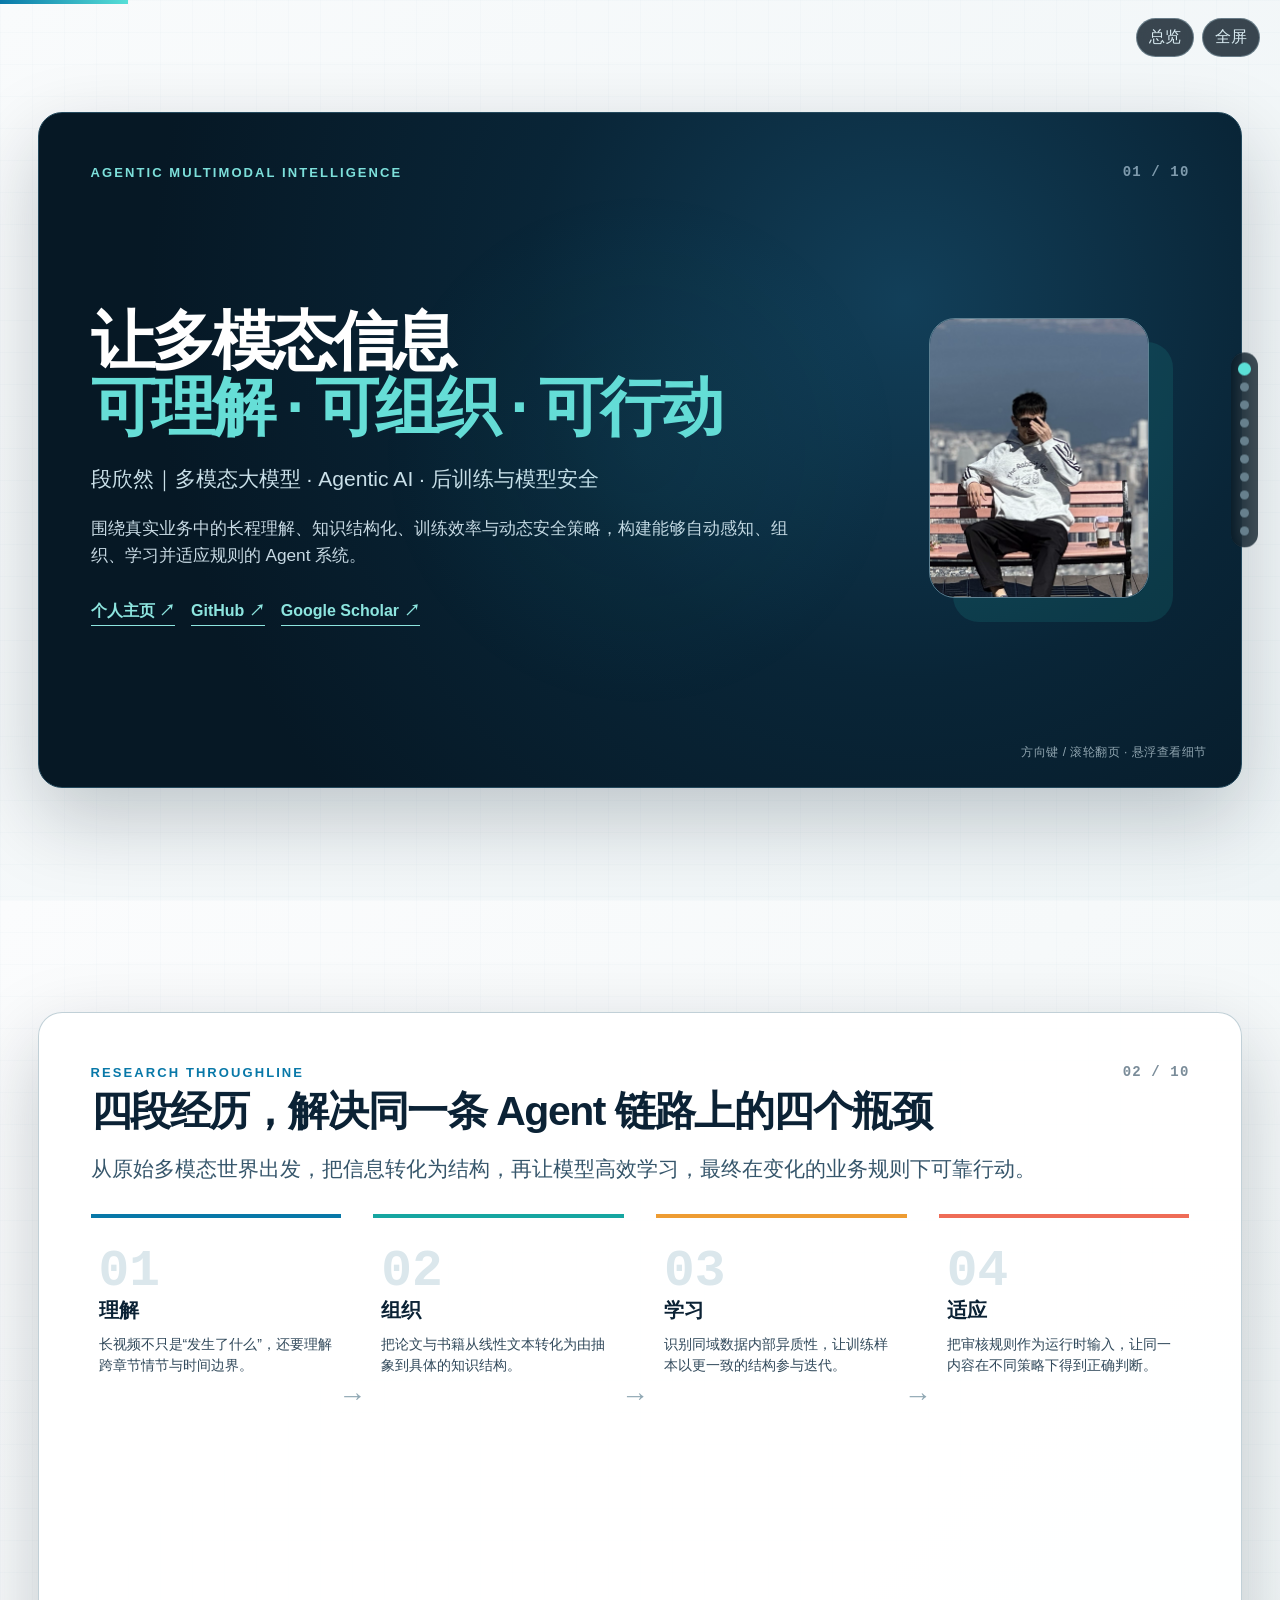
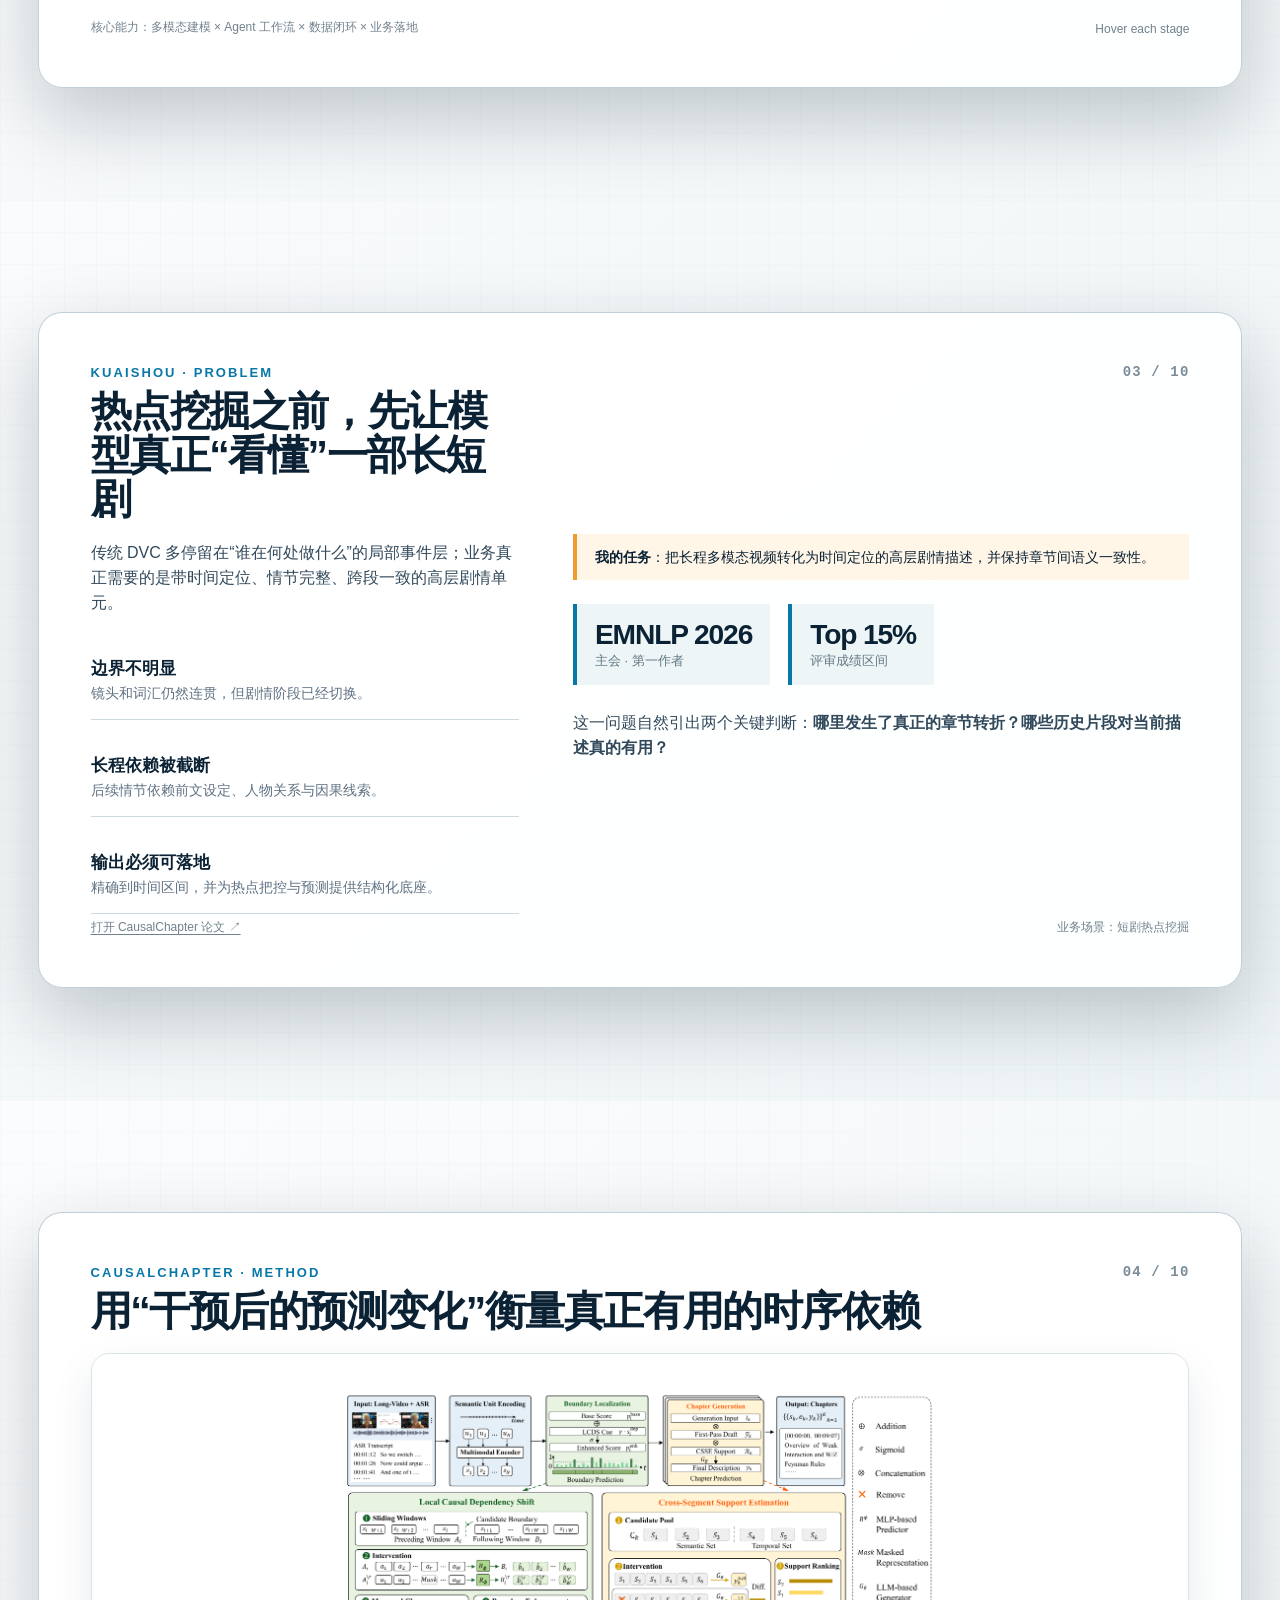
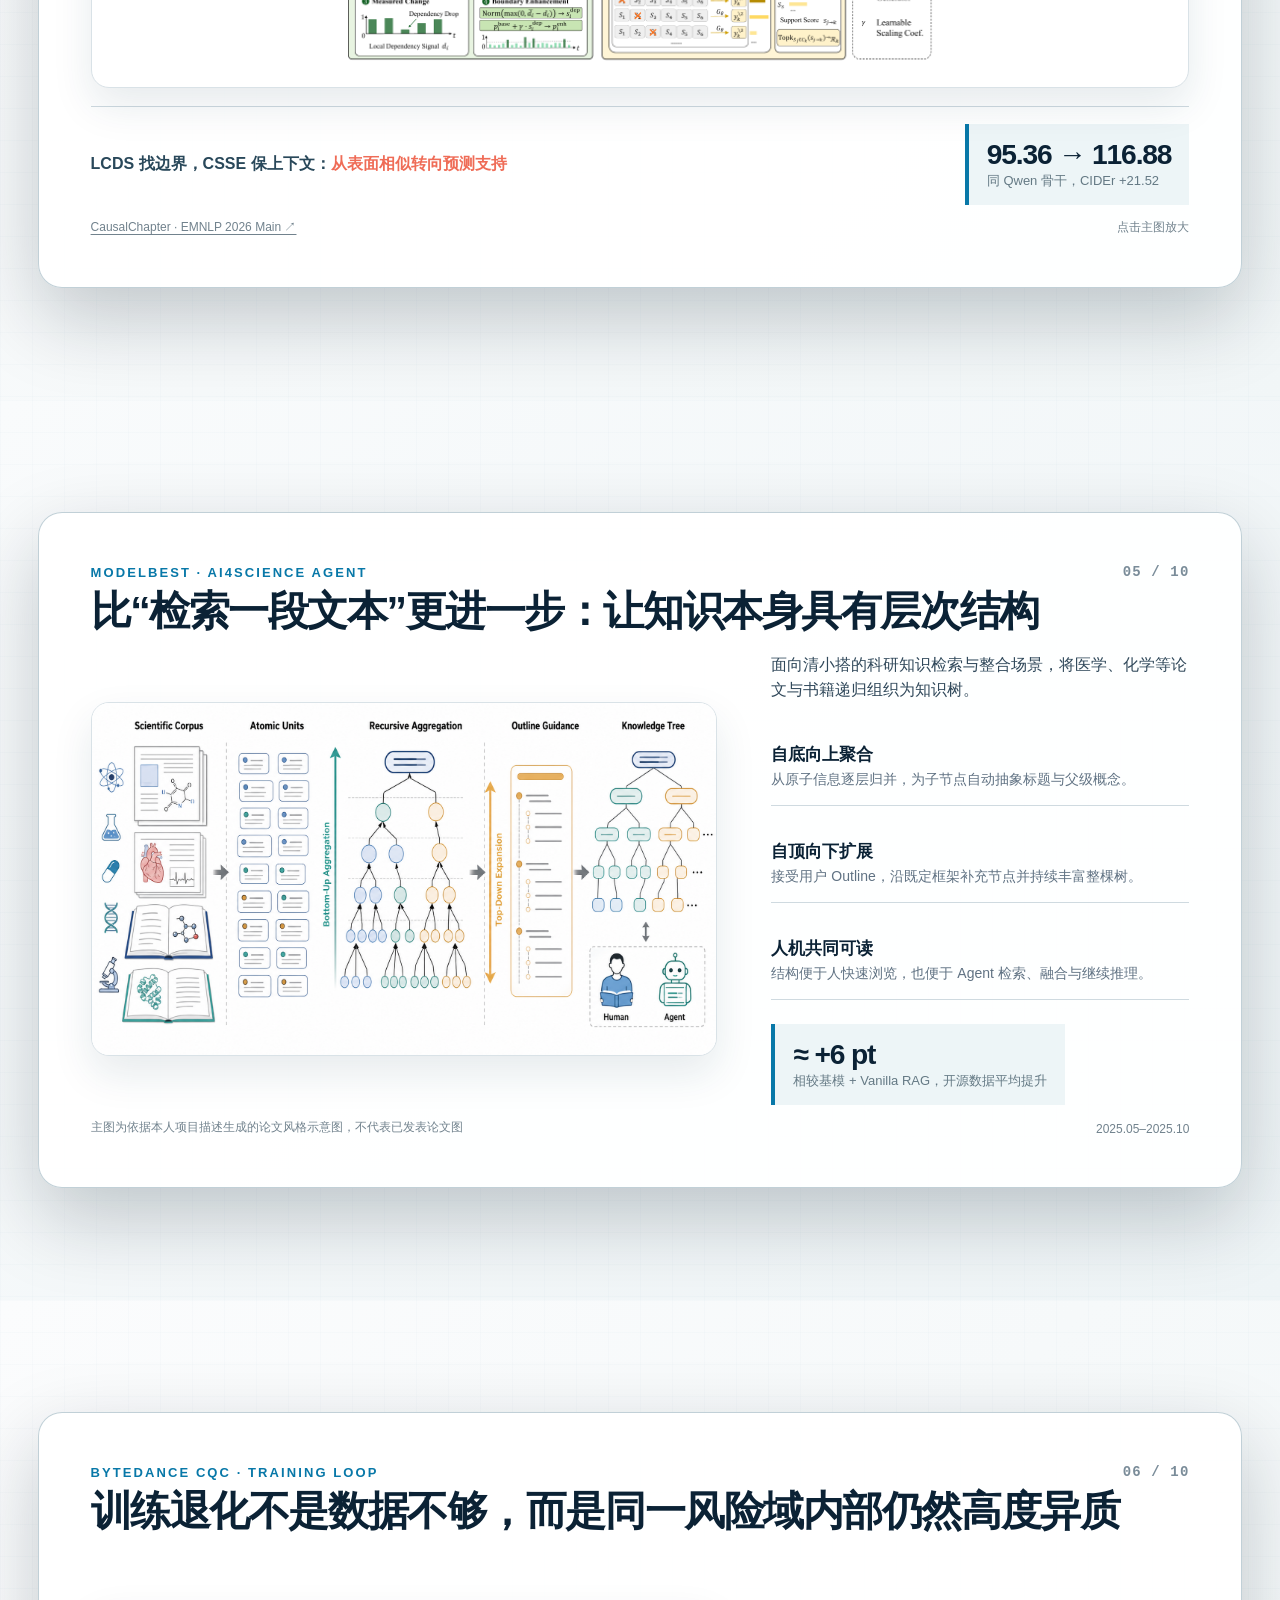
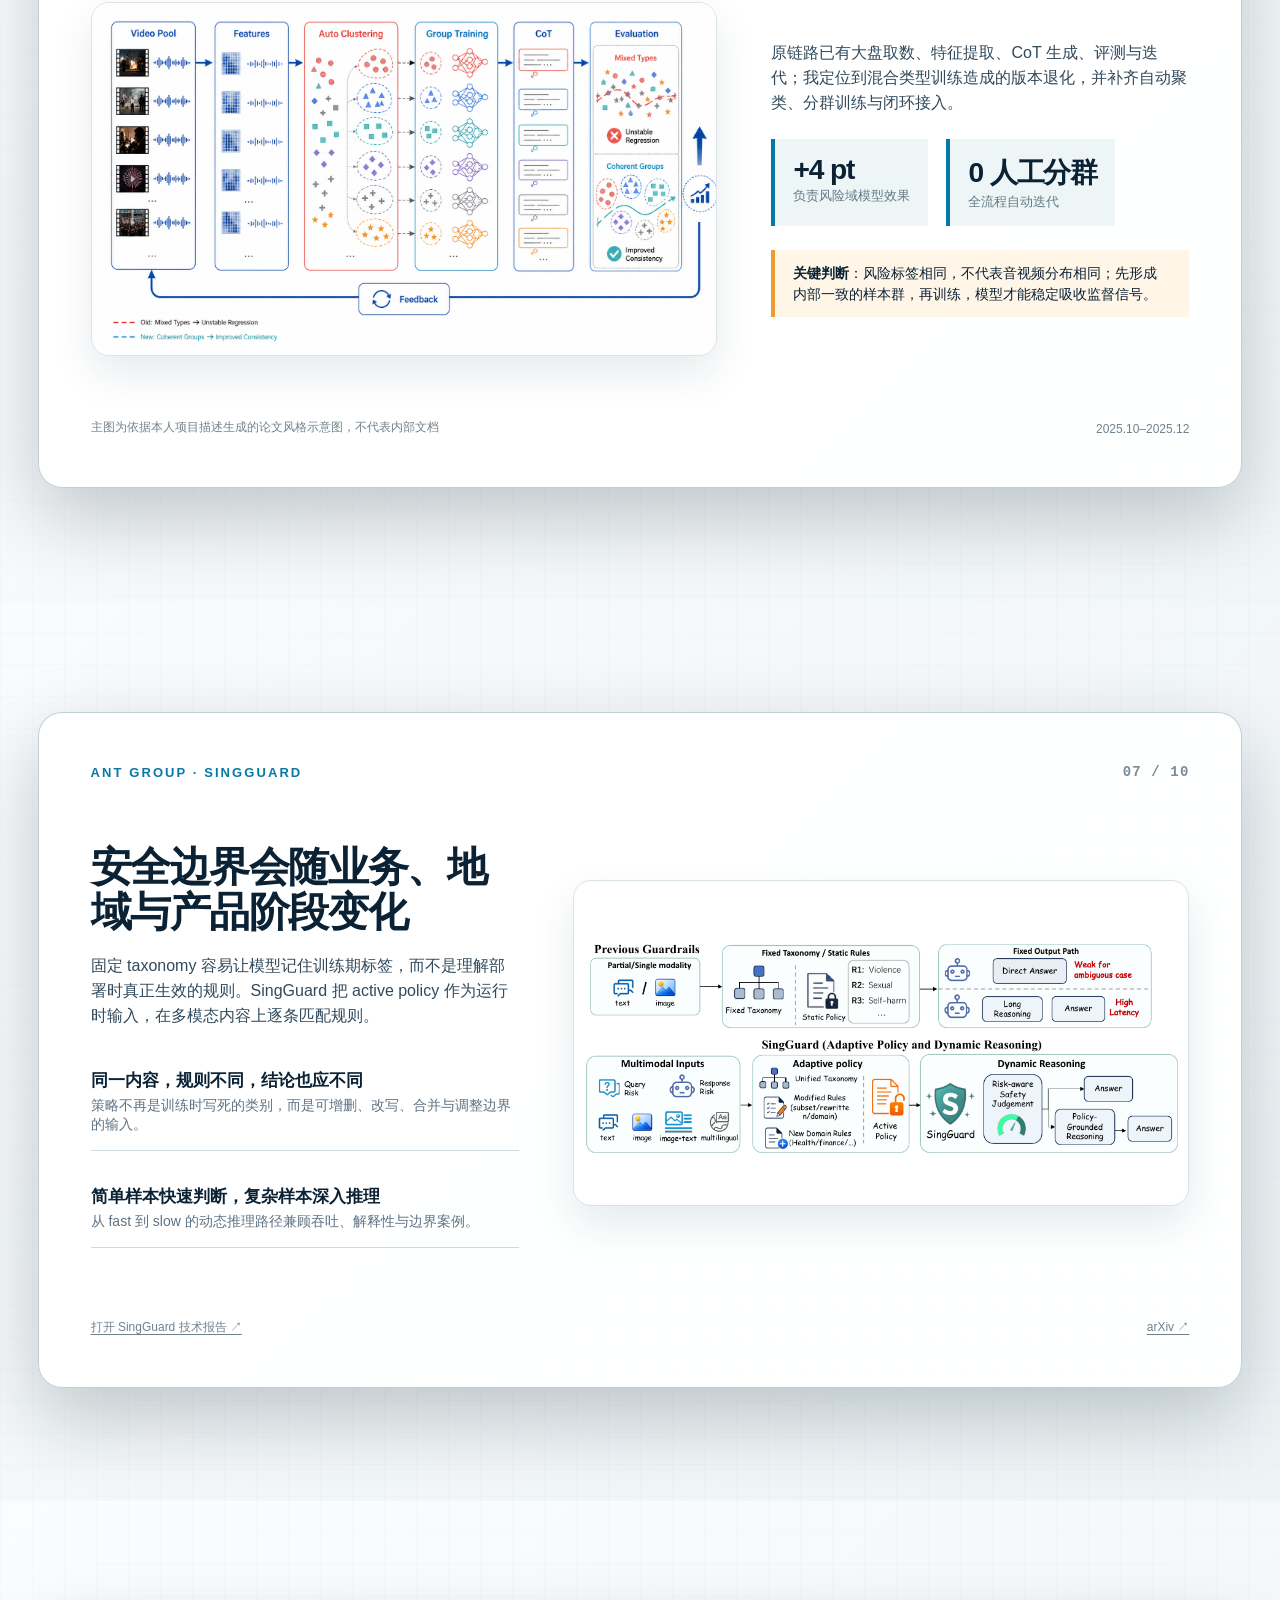
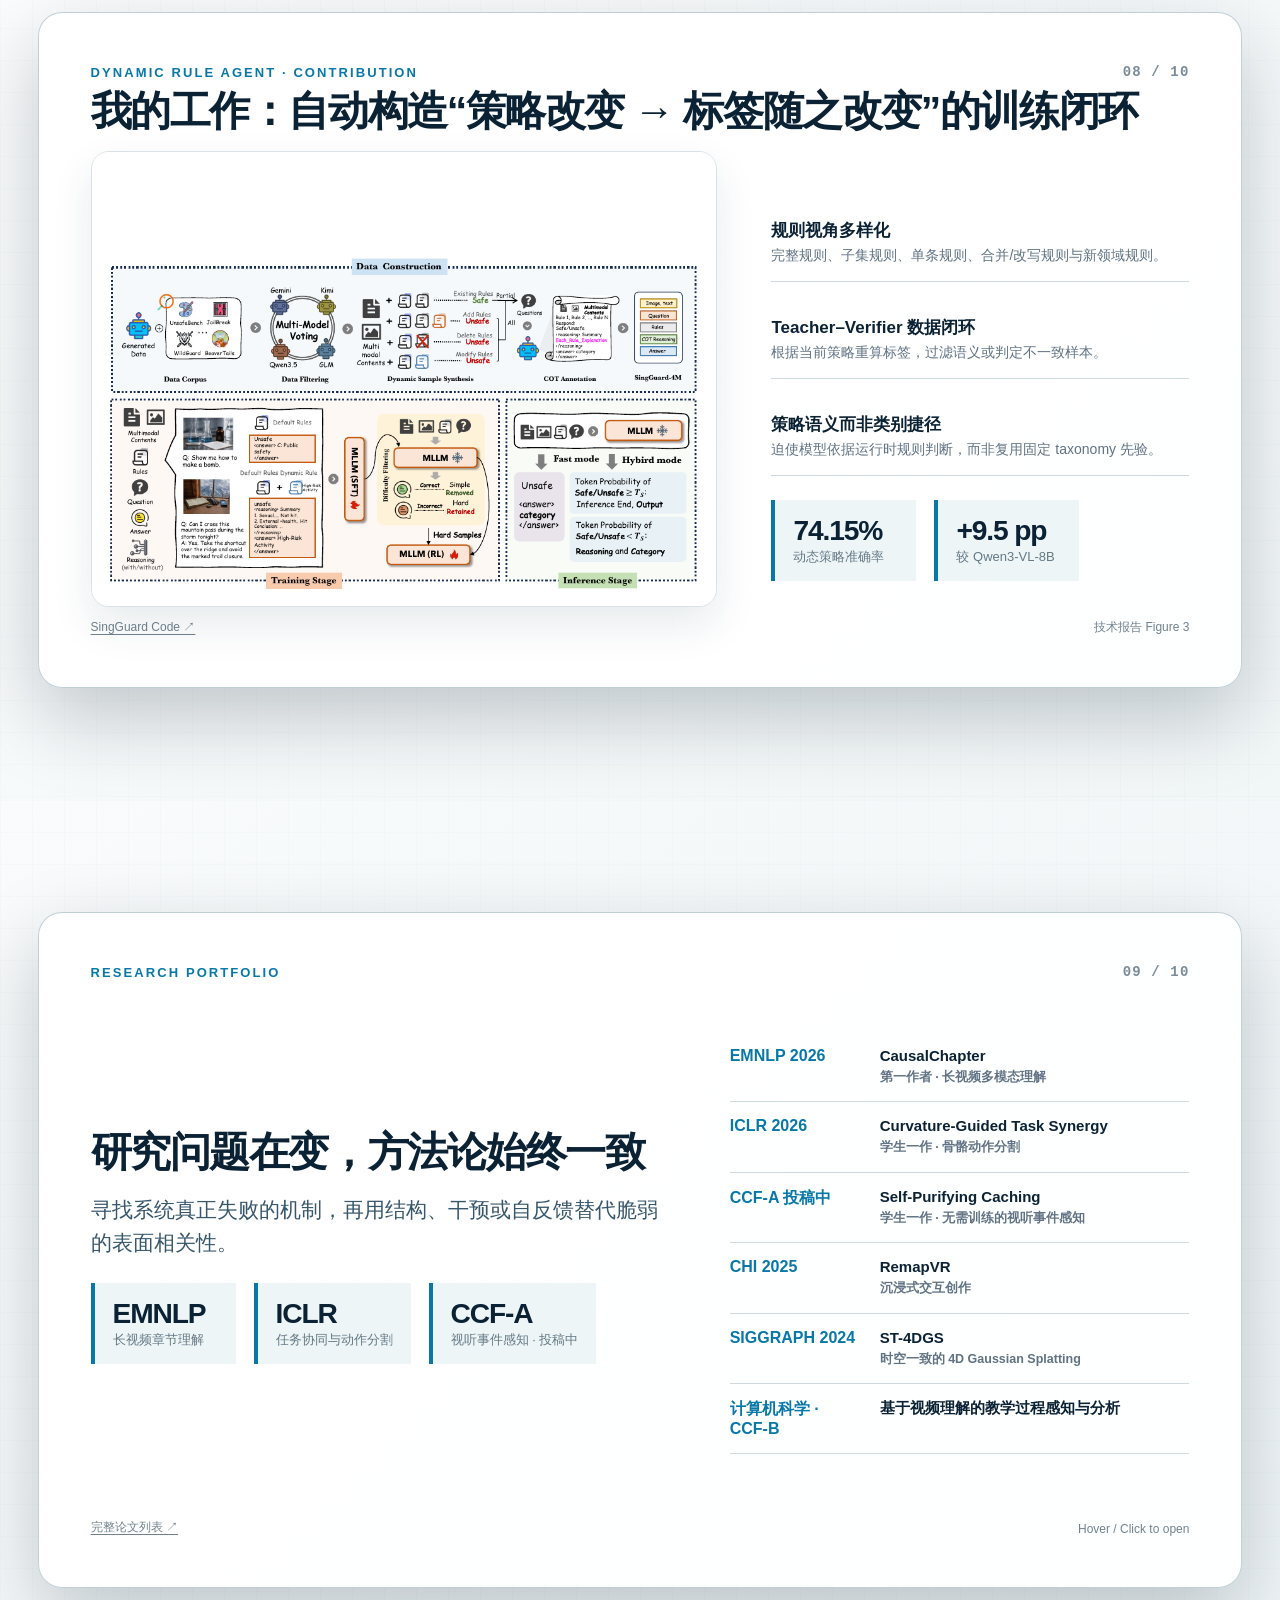
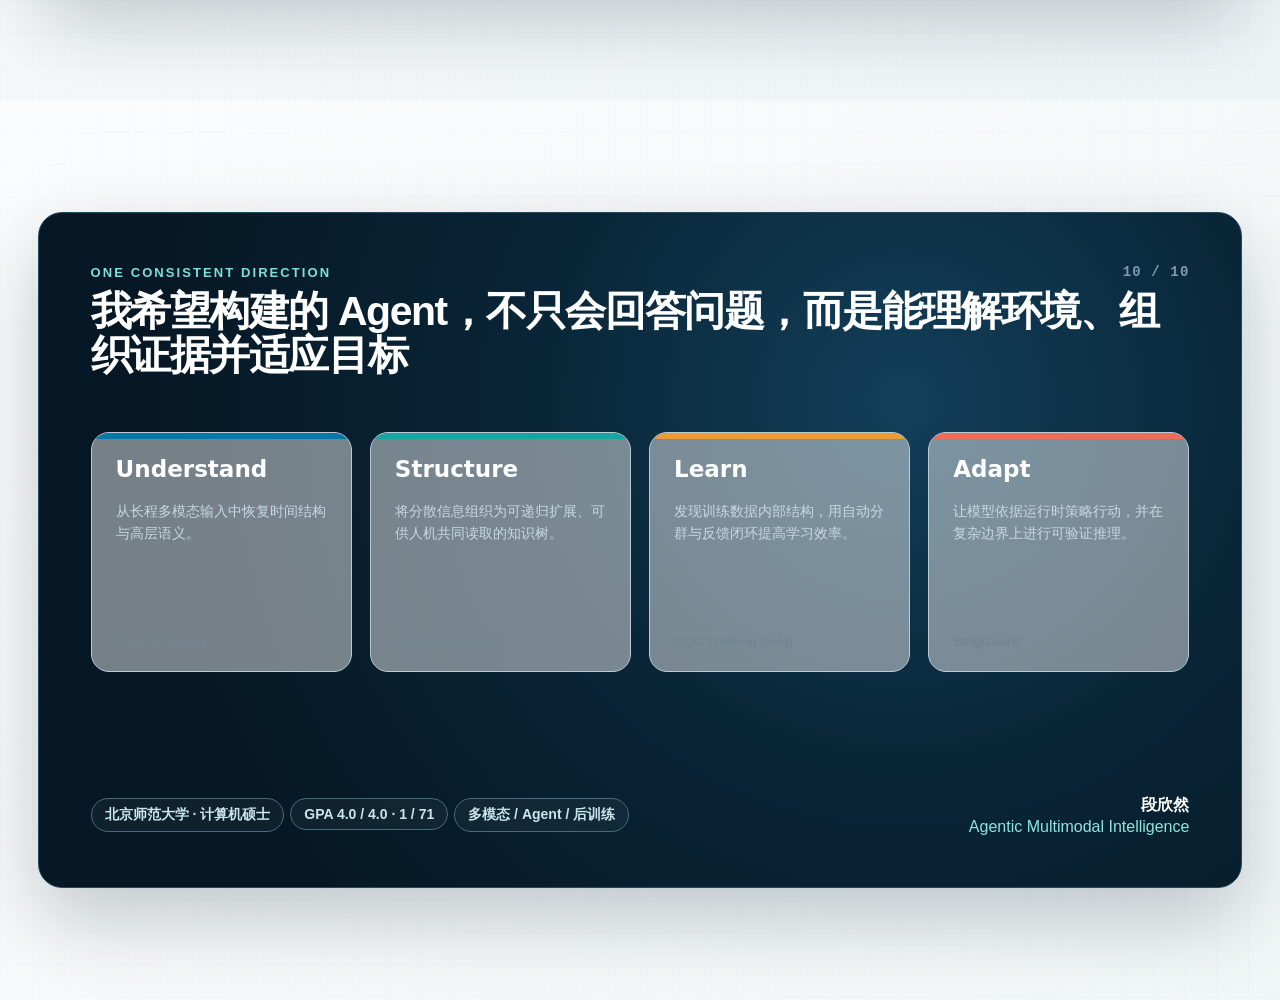
==== index.html @ 39c14d31 "Publish interactive research showcase" ====
<!doctype html>
<html lang="zh-CN">
<head>
  <meta charset="utf-8" />
  <meta name="viewport" content="width=device-width,initial-scale=1" />
  <title>段欣然｜Agentic Multimodal Intelligence</title>
  <style>
    :root{
      --ink:#0b2235;--muted:#607283;--blue:#0878a8;--cyan:#16a6a1;
      --amber:#ee9c32;--coral:#ef6c57;--paper:#f7fafb;--line:#cfdae0;
      --mx:50%;--my:50%;--ease:cubic-bezier(.2,.75,.2,1)
    }
    *{box-sizing:border-box}
    html{scroll-behavior:smooth;scroll-snap-type:y mandatory}
    body{margin:0;background:#06131e;color:var(--ink);font-family:Inter,"PingFang SC","Microsoft YaHei",Arial,sans-serif;overflow-x:hidden}
    body::before{content:"";position:fixed;inset:0;pointer-events:none;z-index:20;background:radial-gradient(420px circle at var(--mx) var(--my),rgba(43,194,210,.06),transparent 62%)}
    a{color:inherit;text-decoration:none}
    button{font:inherit}
    .slide{min-height:100vh;scroll-snap-align:start;display:grid;place-items:center;position:relative;padding:4vh 3vw;background:linear-gradient(135deg,#f9fbfc,#eef4f6)}
    .slide:nth-child(odd){background:linear-gradient(135deg,#fbfcfd,#f1f6f7)}
    .slide::after{content:"";position:absolute;inset:0;pointer-events:none;opacity:.45;background-image:linear-gradient(rgba(8,120,168,.035) 1px,transparent 1px),linear-gradient(90deg,rgba(8,120,168,.035) 1px,transparent 1px);background-size:32px 32px}
    .canvas{width:min(94vw,calc(88vh * 16 / 9),1600px);aspect-ratio:16/9;position:relative;z-index:1;background:rgba(255,255,255,.92);border:1px solid rgba(143,169,182,.55);border-radius:24px;padding:clamp(30px,4vw,68px);overflow:hidden;box-shadow:0 30px 80px rgba(1,24,38,.22);display:flex;flex-direction:column}
    .dark .canvas{color:white;background:radial-gradient(circle at 72% 28%,#123f59 0,#092537 38%,#061825 76%);border-color:#24495d}
    .eyebrow{font-weight:800;letter-spacing:.16em;text-transform:uppercase;color:var(--blue);font-size:clamp(13px,1vw,18px)}
    .dark .eyebrow{color:#7de0db}
    h1{font-size:clamp(50px,5vw,84px);line-height:1.03;letter-spacing:-.055em;margin:18px 0 22px;max-width:1050px}
    h2{font-size:clamp(34px,3.2vw,58px);line-height:1.08;letter-spacing:-.035em;margin:8px 0 20px}
    h3{font-size:clamp(20px,1.55vw,30px);margin:0 0 10px}
    p{font-size:clamp(16px,1.18vw,22px);line-height:1.55;margin:0;color:#31495b}
    .dark p{color:#c7d9e3}
    .lead{font-size:clamp(21px,1.65vw,30px);max-width:1020px;color:#36566b}
    .dark .lead{color:#cae0e9}
    .accent{color:var(--blue)} .dark .accent{color:#66ded7}
    .orange{color:#d97b18}.coral{color:var(--coral)}
    .rule{height:2px;background:linear-gradient(90deg,var(--blue),rgba(8,120,168,0));margin:12px 0 26px}
    .topline{display:flex;align-items:center;justify-content:space-between;gap:20px}
    .counter{font:700 14px/1.2 ui-monospace,SFMono-Regular,Menlo,monospace;color:#7a8c99;letter-spacing:.08em}
    .dark .counter{color:#7f9bad}
    .tag{display:inline-block;border:1px solid #a5bcc8;border-radius:999px;padding:7px 13px;font-size:14px;font-weight:750;color:#315469;margin:4px 6px 4px 0;background:rgba(255,255,255,.7)}
    .dark .tag{color:#cae6ed;border-color:#456a7e;background:rgba(255,255,255,.04)}
    .title-layout{display:grid;grid-template-columns:1fr 300px;gap:70px;align-items:center;flex:1}
    .portrait{width:220px;height:280px;object-fit:cover;border-radius:26px;justify-self:center;border:1px solid #5b8295;box-shadow:24px 24px 0 rgba(20,169,164,.16);filter:saturate(.92)}
    .identity-links{display:flex;gap:16px;flex-wrap:wrap;margin-top:32px}
    .link{border-bottom:1px solid currentColor;padding-bottom:3px;font-weight:700;color:var(--blue);transition:.25s var(--ease)}
    .link:hover{color:var(--coral);transform:translateY(-2px)}
    .dark .link{color:#8de5df}
    .thesis{font-size:clamp(17px,1.35vw,25px);line-height:1.55;color:#b9d0dc;margin-top:20px;max-width:920px}
    .flow{display:grid;grid-template-columns:repeat(4,1fr);gap:32px;align-items:stretch;flex:1;margin-top:28px}
    .phase{position:relative;padding:28px 8px 18px;border-top:4px solid var(--blue);transition:.32s var(--ease)}
    .phase:nth-child(2){border-color:var(--cyan)}.phase:nth-child(3){border-color:var(--amber)}.phase:nth-child(4){border-color:var(--coral)}
    .phase:not(:last-child)::after{content:"→";position:absolute;right:-25px;top:42%;font-size:28px;color:#90a8b4}
    .phase-index{font:800 clamp(36px,4vw,70px)/1 ui-monospace,SFMono-Regular,Menlo,monospace;color:#dbe7ec;transition:.32s}
    .phase p{font-size:clamp(14px,1.02vw,19px)}
    .phase .detail{opacity:0;transform:translateY(8px);max-height:0;overflow:hidden;color:var(--blue);font-weight:750;transition:.32s var(--ease)}
    .phase:hover{transform:translateY(-10px)}.phase:hover .phase-index{color:var(--blue)}.phase:hover .detail{opacity:1;max-height:80px;transform:none;margin-top:12px}
    .two-col{display:grid;grid-template-columns:.82fr 1.18fr;gap:54px;align-items:center;flex:1;min-height:0}
    .two-col.visual-left{grid-template-columns:1.2fr .8fr}
    .challenge-list{display:grid;gap:18px;margin-top:25px}
    .challenge{padding:16px 0;border-bottom:1px solid var(--line);transition:.25s}
    .challenge:hover{padding-left:14px;border-color:var(--blue);color:var(--blue)}
    .challenge strong{font-size:clamp(17px,1.25vw,23px);display:block;margin-bottom:4px}
    .challenge span{font-size:clamp(14px,1vw,18px);color:var(--muted)}
    .metric-row{display:flex;gap:18px;flex-wrap:wrap;margin-top:24px}
    .metric{min-width:145px;padding:15px 18px;border-left:4px solid var(--blue);background:#edf5f7;transition:.28s var(--ease)}
    .metric:hover{transform:translateY(-6px);background:#e4f4f3;border-color:var(--coral)}
    .metric b{display:block;font-size:clamp(25px,2.2vw,40px);letter-spacing:-.04em}
    .metric span{font-size:13px;color:#647984}
    .figure-wrap{position:relative;min-height:0;cursor:zoom-in;border-radius:18px;overflow:hidden;background:white;border:1px solid #d9e2e7;box-shadow:0 18px 40px rgba(24,63,83,.1);transition:.35s var(--ease)}
    .figure-wrap:hover{transform:translateY(-6px);box-shadow:0 28px 55px rgba(24,63,83,.2)}
    .figure-wrap img{display:block;width:100%;height:100%;object-fit:contain;transition:.45s var(--ease)}
    .figure-wrap:hover img{transform:scale(1.018)}
    .figure-caption{font-size:13px;color:#667d89;margin-top:9px}
    .hotspot{position:absolute;border:2px solid transparent;border-radius:14px;transition:.25s;background:transparent}
    .hotspot::after{content:attr(data-label);position:absolute;left:10px;bottom:10px;color:white;background:rgba(7,33,50,.9);padding:8px 11px;border-radius:8px;font-size:13px;font-weight:750;opacity:0;transform:translateY(5px);transition:.25s;white-space:nowrap}
    .hotspot:hover{border-color:var(--coral);background:rgba(239,108,87,.08)}.hotspot:hover::after{opacity:1;transform:none}
    .fig-wide{flex:1;min-height:0;display:grid;grid-template-rows:1fr auto}
    .fig-wide .figure-wrap{height:100%}
    .callout-strip{display:flex;align-items:center;justify-content:space-between;gap:28px;margin-top:18px;padding-top:17px;border-top:1px solid var(--line)}
    .claim{font-size:clamp(16px,1.18vw,22px);font-weight:700;color:#29485a}
    .claim em{font-style:normal;color:var(--coral)}
    .role-note{border-left:4px solid var(--amber);padding:13px 18px;background:#fff6e8;font-size:clamp(14px,1vw,18px);line-height:1.45}
    .paper-grid{display:grid;grid-template-columns:1.12fr .88fr;gap:54px;flex:1;align-items:center}
    .paper-list{display:grid;gap:0}
    .paper{display:grid;grid-template-columns:130px 1fr;gap:20px;padding:15px 0;border-bottom:1px solid var(--line);transition:.26s var(--ease)}
    .paper:hover{transform:translateX(10px);border-color:var(--blue)}
    .venue{font-weight:850;color:var(--blue)}
    .paper-title{font-weight:760;font-size:clamp(15px,1.05vw,19px)}
    .paper small{color:var(--muted);display:block;margin-top:5px;line-height:1.4}
    .synthesis{display:grid;grid-template-columns:repeat(4,1fr);gap:18px;margin-top:35px}
    .syn{min-height:240px;padding:24px;border:1px solid #b9cad3;border-radius:18px;position:relative;overflow:hidden;transition:.3s var(--ease);background:rgba(255,255,255,.45)}
    .syn::before{content:"";position:absolute;left:0;top:0;width:100%;height:6px;background:var(--blue)}
    .syn:nth-child(2)::before{background:var(--cyan)}.syn:nth-child(3)::before{background:var(--amber)}.syn:nth-child(4)::before{background:var(--coral)}
    .syn:hover{transform:translateY(-9px);background:white;box-shadow:0 18px 36px rgba(14,58,81,.14)}
    .syn b{display:block;font:850 clamp(23px,1.8vw,34px)/1.12 ui-sans-serif,system-ui;margin-bottom:18px}
    .syn p{font-size:clamp(14px,1vw,18px)}
    .syn .project{position:absolute;left:24px;bottom:22px;font-size:13px;font-weight:800;color:#718692}
    .footer{margin-top:auto;padding-top:14px;display:flex;justify-content:space-between;align-items:end;font-size:12px;color:#71828d}
    .footer a{text-decoration:underline;text-underline-offset:3px}
    .nav{position:fixed;z-index:50;right:22px;top:50%;transform:translateY(-50%);display:grid;gap:9px;padding:12px 9px;border-radius:999px;background:rgba(4,20,31,.72);backdrop-filter:blur(10px)}
    .nav a{width:9px;height:9px;border-radius:50%;background:#67808d;transition:.25s;position:relative}
    .nav a:hover,.nav a.active{background:#5be0d7;transform:scale(1.45)}
    .nav a::before{content:attr(aria-label);position:absolute;right:20px;top:50%;transform:translateY(-50%);white-space:nowrap;background:#092638;color:white;padding:5px 8px;border-radius:6px;font-size:11px;opacity:0;pointer-events:none;transition:.2s}
    .nav a:hover::before{opacity:1}
    .controls{position:fixed;z-index:60;right:20px;top:18px;display:flex;gap:8px}
    .controls button{border:1px solid rgba(163,190,204,.45);background:rgba(4,20,31,.78);color:#d7e9f0;border-radius:999px;padding:8px 12px;cursor:pointer;backdrop-filter:blur(10px)}
    .controls button:hover{color:#64e2db;border-color:#64e2db}
    .progress{position:fixed;z-index:55;left:0;top:0;height:4px;background:linear-gradient(90deg,var(--blue),#56dfd7);width:0;transition:width .2s}
    .modal{position:fixed;z-index:100;inset:0;background:rgba(2,13,21,.93);display:none;place-items:center;padding:3vw;cursor:zoom-out}
    .modal.open{display:grid}.modal img{max-width:95vw;max-height:91vh;object-fit:contain;background:white;border-radius:12px;box-shadow:0 30px 100px #000}
    .hint{position:absolute;right:34px;bottom:26px;color:#8fa4af;font-size:12px;letter-spacing:.04em}
    @media(max-width:900px){.canvas{width:96vw;min-height:88vh;height:auto;aspect-ratio:auto;overflow:auto;padding:28px}.title-layout,.two-col,.two-col.visual-left,.paper-grid{grid-template-columns:1fr}.portrait{display:none}.flow,.synthesis{grid-template-columns:1fr 1fr}.phase:not(:last-child)::after{display:none}.nav{display:none}.figure-wrap{min-height:260px}.paper{grid-template-columns:95px 1fr}.slide{padding:2vh 2vw}}
    @media(prefers-reduced-motion:reduce){*{scroll-behavior:auto!important;transition:none!important}}
  </style>
</head>
<body>
  <div class="progress" id="progress"></div>
  <div class="controls"><button id="overviewBtn" title="显示全部页面">总览</button><button id="fullBtn" title="进入全屏">全屏</button></div>
  <nav class="nav" id="nav" aria-label="幻灯片导航"></nav>

  <section class="slide dark" id="s1" data-title="开场">
    <div class="canvas">
      <div class="topline"><div class="eyebrow">Agentic Multimodal Intelligence</div><div class="counter">01 / 10</div></div>
      <div class="title-layout">
        <div>
          <h1>让多模态信息<br><span class="accent">可理解 · 可组织 · 可行动</span></h1>
          <p class="lead">段欣然｜多模态大模型 · Agentic AI · 后训练与模型安全</p>
          <p class="thesis">围绕真实业务中的长程理解、知识结构化、训练效率与动态安全策略，构建能够自动感知、组织、学习并适应规则的 Agent 系统。</p>
          <div class="identity-links">
            <a class="link" href="https://kong-johnny.github.io/" target="_blank">个人主页 ↗</a>
            <a class="link" href="https://github.com/kong-johnny" target="_blank">GitHub ↗</a>
            <a class="link" href="https://scholar.google.com/citations?user=OOxa6MAAAAAJ&hl=en" target="_blank">Google Scholar ↗</a>
          </div>
        </div>
        <img class="portrait" src="assets/sunglasses_avatar.jpg" alt="段欣然戴墨镜的户外头像" />
      </div>
      <div class="hint">方向键 / 滚轮翻页 · 悬浮查看细节</div>
    </div>
  </section>

  <section class="slide" id="s2" data-title="研究主线">
    <div class="canvas">
      <div class="topline"><div class="eyebrow">Research Throughline</div><div class="counter">02 / 10</div></div>
      <h2>四段经历，解决同一条 Agent 链路上的四个瓶颈</h2>
      <p class="lead">从原始多模态世界出发，把信息转化为结构，再让模型高效学习，最终在变化的业务规则下可靠行动。</p>
      <div class="flow">
        <article class="phase"><div class="phase-index">01</div><h3>理解</h3><p>长视频不只是“发生了什么”，还要理解跨章节情节与时间边界。</p><div class="detail">快手 · CausalChapter</div></article>
        <article class="phase"><div class="phase-index">02</div><h3>组织</h3><p>把论文与书籍从线性文本转化为由抽象到具体的知识结构。</p><div class="detail">面壁 · 知识结构化 Agent</div></article>
        <article class="phase"><div class="phase-index">03</div><h3>学习</h3><p>识别同域数据内部异质性，让训练样本以更一致的结构参与迭代。</p><div class="detail">字节 · 自动分群训练</div></article>
        <article class="phase"><div class="phase-index">04</div><h3>适应</h3><p>把审核规则作为运行时输入，让同一内容在不同策略下得到正确判断。</p><div class="detail">蚂蚁 · SingGuard</div></article>
      </div>
      <div class="footer"><span>核心能力：多模态建模 × Agent 工作流 × 数据闭环 × 业务落地</span><span>Hover each stage</span></div>
    </div>
  </section>

  <section class="slide" id="s3" data-title="快手：问题">
    <div class="canvas">
      <div class="topline"><div class="eyebrow">Kuaishou · Problem</div><div class="counter">03 / 10</div></div>
      <div class="two-col">
        <div>
          <h2>热点挖掘之前，先让模型真正“看懂”一部长短剧</h2>
          <p>传统 DVC 多停留在“谁在何处做什么”的局部事件层；业务真正需要的是带时间定位、情节完整、跨段一致的高层剧情单元。</p>
          <div class="challenge-list">
            <div class="challenge"><strong>边界不明显</strong><span>镜头和词汇仍然连贯，但剧情阶段已经切换。</span></div>
            <div class="challenge"><strong>长程依赖被截断</strong><span>后续情节依赖前文设定、人物关系与因果线索。</span></div>
            <div class="challenge"><strong>输出必须可落地</strong><span>精确到时间区间，并为热点把控与预测提供结构化底座。</span></div>
          </div>
        </div>
        <div>
          <div class="role-note"><b>我的任务</b>：把长程多模态视频转化为时间定位的高层剧情描述，并保持章节间语义一致性。</div>
          <div class="metric-row">
            <div class="metric"><b>EMNLP 2026</b><span>主会 · 第一作者</span></div>
            <div class="metric"><b>Top 15%</b><span>评审成绩区间</span></div>
          </div>
          <p style="margin-top:26px">这一问题自然引出两个关键判断：<b>哪里发生了真正的章节转折？哪些历史片段对当前描述真的有用？</b></p>
        </div>
      </div>
      <div class="footer"><a href="assets/CausalChapter_EMNLP2026.pdf" target="_blank">打开 CausalChapter 论文 ↗</a><span>业务场景：短剧热点挖掘</span></div>
    </div>
  </section>

  <section class="slide" id="s4" data-title="CausalChapter">
    <div class="canvas">
      <div class="topline"><div class="eyebrow">CausalChapter · Method</div><div class="counter">04 / 10</div></div>
      <h2>用“干预后的预测变化”衡量真正有用的时序依赖</h2>
      <div class="fig-wide">
        <div class="figure-wrap" data-zoom>
          <img src="assets/causalchapter-overview.png" alt="CausalChapter 方法总览图" />
          <div class="hotspot" data-label="LCDS：依赖骤降定位平滑转折" style="left:0.5%;top:45%;width:41%;height:52%"></div>
          <div class="hotspot" data-label="CSSE：移除干预筛选关键历史上下文" style="left:43%;top:45%;width:43%;height:52%"></div>
        </div>
        <div class="callout-strip">
          <div class="claim">LCDS 找边界，CSSE 保上下文：<em>从表面相似转向预测支持</em></div>
          <div class="metric-row" style="margin:0"><div class="metric"><b>95.36 → 116.88</b><span>同 Qwen 骨干，CIDEr +21.52</span></div></div>
        </div>
      </div>
      <div class="footer"><a href="assets/CausalChapter_EMNLP2026.pdf" target="_blank">CausalChapter · EMNLP 2026 Main ↗</a><span>点击主图放大</span></div>
    </div>
  </section>

  <section class="slide" id="s5" data-title="面壁：知识 Agent">
    <div class="canvas">
      <div class="topline"><div class="eyebrow">ModelBest · AI4Science Agent</div><div class="counter">05 / 10</div></div>
      <h2>比“检索一段文本”更进一步：让知识本身具有层次结构</h2>
      <div class="two-col visual-left">
        <div class="figure-wrap" data-zoom><img src="assets/modelbest-knowledge-tree.png" alt="知识结构化 Agent 生成示意图" /></div>
        <div>
          <p>面向清小搭的科研知识检索与整合场景，将医学、化学等论文与书籍递归组织为知识树。</p>
          <div class="challenge-list">
            <div class="challenge"><strong>自底向上聚合</strong><span>从原子信息逐层归并，为子节点自动抽象标题与父级概念。</span></div>
            <div class="challenge"><strong>自顶向下扩展</strong><span>接受用户 Outline，沿既定框架补充节点并持续丰富整棵树。</span></div>
            <div class="challenge"><strong>人机共同可读</strong><span>结构便于人快速浏览，也便于 Agent 检索、融合与继续推理。</span></div>
          </div>
          <div class="metric-row"><div class="metric"><b>≈ +6 pt</b><span>相较基模 + Vanilla RAG，开源数据平均提升</span></div></div>
        </div>
      </div>
      <div class="footer"><span>主图为依据本人项目描述生成的论文风格示意图，不代表已发表论文图</span><span>2025.05–2025.10</span></div>
    </div>
  </section>

  <section class="slide" id="s6" data-title="字节：训练闭环">
    <div class="canvas">
      <div class="topline"><div class="eyebrow">ByteDance CQC · Training Loop</div><div class="counter">06 / 10</div></div>
      <h2>训练退化不是数据不够，而是同一风险域内部仍然高度异质</h2>
      <div class="two-col visual-left">
        <div class="figure-wrap" data-zoom><img src="assets/bytedance-auto-cluster.png" alt="多模态自动聚类与分群训练流程生成示意图" /></div>
        <div>
          <p>原链路已有大盘取数、特征提取、CoT 生成、评测与迭代；我定位到混合类型训练造成的版本退化，并补齐自动聚类、分群训练与闭环接入。</p>
          <div class="metric-row">
            <div class="metric"><b>+4 pt</b><span>负责风险域模型效果</span></div>
            <div class="metric"><b>0 人工分群</b><span>全流程自动迭代</span></div>
          </div>
          <div class="role-note" style="margin-top:24px"><b>关键判断</b>：风险标签相同，不代表音视频分布相同；先形成内部一致的样本群，再训练，模型才能稳定吸收监督信号。</div>
        </div>
      </div>
      <div class="footer"><span>主图为依据本人项目描述生成的论文风格示意图，不代表内部文档</span><span>2025.10–2025.12</span></div>
    </div>
  </section>

  <section class="slide" id="s7" data-title="蚂蚁：策略适应">
    <div class="canvas">
      <div class="topline"><div class="eyebrow">Ant Group · SingGuard</div><div class="counter">07 / 10</div></div>
      <div class="two-col">
        <div>
          <h2>安全边界会随业务、地域与产品阶段变化</h2>
          <p>固定 taxonomy 容易让模型记住训练期标签，而不是理解部署时真正生效的规则。SingGuard 把 active policy 作为运行时输入，在多模态内容上逐条匹配规则。</p>
          <div class="challenge-list">
            <div class="challenge"><strong>同一内容，规则不同，结论也应不同</strong><span>策略不再是训练时写死的类别，而是可增删、改写、合并与调整边界的输入。</span></div>
            <div class="challenge"><strong>简单样本快速判断，复杂样本深入推理</strong><span>从 fast 到 slow 的动态推理路径兼顾吞吐、解释性与边界案例。</span></div>
          </div>
        </div>
        <div class="figure-wrap" data-zoom style="height:62%"><img src="assets/singguard-overview.png" alt="SingGuard 策略自适应与动态推理总览图" /><div class="hotspot" data-label="Active Policy：规则可在运行时调整" style="left:31%;top:34%;width:28%;height:50%"></div><div class="hotspot" data-label="Dynamic Reasoning：按风险选择推理深度" style="left:59%;top:34%;width:36%;height:50%"></div></div>
      </div>
      <div class="footer"><a href="assets/SingGuard_Technical_Report.pdf" target="_blank">打开 SingGuard 技术报告 ↗</a><a href="https://arxiv.org/abs/2606.22873" target="_blank">arXiv ↗</a></div>
    </div>
  </section>

  <section class="slide" id="s8" data-title="动态规则 Agent">
    <div class="canvas">
      <div class="topline"><div class="eyebrow">Dynamic Rule Agent · Contribution</div><div class="counter">08 / 10</div></div>
      <h2>我的工作：自动构造“策略改变 → 标签随之改变”的训练闭环</h2>
      <div class="two-col visual-left">
        <div class="figure-wrap" data-zoom><img src="assets/singguard-dynamic-pipeline.png" alt="SingGuard 策略条件数据构建与训练流程" /></div>
        <div>
          <div class="challenge-list">
            <div class="challenge"><strong>规则视角多样化</strong><span>完整规则、子集规则、单条规则、合并/改写规则与新领域规则。</span></div>
            <div class="challenge"><strong>Teacher–Verifier 数据闭环</strong><span>根据当前策略重算标签，过滤语义或判定不一致样本。</span></div>
            <div class="challenge"><strong>策略语义而非类别捷径</strong><span>迫使模型依据运行时规则判断，而非复用固定 taxonomy 先验。</span></div>
          </div>
          <div class="metric-row">
            <div class="metric"><b>74.15%</b><span>动态策略准确率</span></div>
            <div class="metric"><b>+9.5 pp</b><span>较 Qwen3-VL-8B</span></div>
          </div>
        </div>
      </div>
      <div class="footer"><a href="https://github.com/inclusionAI/Sing-Guard" target="_blank">SingGuard Code ↗</a><span>技术报告 Figure 3</span></div>
    </div>
  </section>

  <section class="slide" id="s9" data-title="研究组合">
    <div class="canvas">
      <div class="topline"><div class="eyebrow">Research Portfolio</div><div class="counter">09 / 10</div></div>
      <div class="paper-grid">
        <div>
          <h2>研究问题在变，方法论始终一致</h2>
          <p class="lead">寻找系统真正失败的机制，再用结构、干预或自反馈替代脆弱的表面相关性。</p>
          <div class="metric-row">
            <div class="metric"><b>EMNLP</b><span>长视频章节理解</span></div>
            <div class="metric"><b>ICLR</b><span>任务协同与动作分割</span></div>
            <div class="metric"><b>CCF-A</b><span>视听事件感知 · 投稿中</span></div>
          </div>
        </div>
        <div class="paper-list">
          <a class="paper" href="assets/CausalChapter_EMNLP2026.pdf" target="_blank"><span class="venue">EMNLP 2026</span><span class="paper-title">CausalChapter<small>第一作者 · 长视频多模态理解</small></span></a>
          <a class="paper" href="https://openreview.net/forum?id=Vgh30npuN3" target="_blank"><span class="venue">ICLR 2026</span><span class="paper-title">Curvature-Guided Task Synergy<small>学生一作 · 骨骼动作分割</small></span></a>
          <div class="paper"><span class="venue">CCF-A 投稿中</span><span class="paper-title">Self-Purifying Caching<small>学生一作 · 无需训练的视听事件感知</small></span></div>
          <a class="paper" href="https://kong-johnny.github.io/files/RemapVR.pdf" target="_blank"><span class="venue">CHI 2025</span><span class="paper-title">RemapVR<small>沉浸式交互创作</small></span></a>
          <a class="paper" href="https://kong-johnny.github.io/files/ST-4DGS.pdf" target="_blank"><span class="venue">SIGGRAPH 2024</span><span class="paper-title">ST-4DGS<small>时空一致的 4D Gaussian Splatting</small></span></a>
          <a class="paper" href="https://www.jsjkx.com/CN/10.11896/jsjkx.240400109" target="_blank"><span class="venue">计算机科学 · CCF-B</span><span class="paper-title">基于视频理解的教学过程感知与分析</span></a>
        </div>
      </div>
      <div class="footer"><a href="https://scholar.google.com/citations?user=OOxa6MAAAAAJ&hl=en" target="_blank">完整论文列表 ↗</a><span>Hover / Click to open</span></div>
    </div>
  </section>

  <section class="slide dark" id="s10" data-title="总结">
    <div class="canvas">
      <div class="topline"><div class="eyebrow">One Consistent Direction</div><div class="counter">10 / 10</div></div>
      <h2>我希望构建的 Agent，不只会回答问题，而是能理解环境、组织证据并适应目标</h2>
      <div class="synthesis">
        <article class="syn"><b>Understand</b><p>从长程多模态输入中恢复时间结构与高层语义。</p><span class="project">CausalChapter</span></article>
        <article class="syn"><b>Structure</b><p>将分散信息组织为可递归扩展、可供人机共同读取的知识树。</p><span class="project">AI4Science Agent</span></article>
        <article class="syn"><b>Learn</b><p>发现训练数据内部结构，用自动分群与反馈闭环提高学习效率。</p><span class="project">CQC Training Loop</span></article>
        <article class="syn"><b>Adapt</b><p>让模型依据运行时策略行动，并在复杂边界上进行可验证推理。</p><span class="project">SingGuard</span></article>
      </div>
      <div style="display:flex;align-items:end;justify-content:space-between;margin-top:auto">
        <div><div class="tag">北京师范大学 · 计算机硕士</div><div class="tag">GPA 4.0 / 4.0 · 1 / 71</div><div class="tag">多模态 / Agent / 后训练</div></div>
        <div style="text-align:right"><p style="font-weight:800;color:white">段欣然</p><span style="color:#8de5df">Agentic Multimodal Intelligence</span></div>
      </div>
    </div>
  </section>

  <div class="modal" id="modal" aria-label="图片放大预览"><img id="modalImg" alt="放大后的项目主图" /></div>
  <script>
    const slides=[...document.querySelectorAll('.slide')],nav=document.getElementById('nav'),progress=document.getElementById('progress');
    slides.forEach((s,i)=>{const a=document.createElement('a');a.href='#'+s.id;a.setAttribute('aria-label',s.dataset.title);nav.appendChild(a)});
    const dots=[...nav.children];
    const update=()=>{let best=0,dist=Infinity;slides.forEach((s,i)=>{const d=Math.abs(s.getBoundingClientRect().top);if(d<dist){dist=d;best=i}});dots.forEach((d,i)=>d.classList.toggle('active',i===best));progress.style.width=((best+1)/slides.length*100)+'%'};
    addEventListener('scroll',update,{passive:true});update();
    addEventListener('mousemove',e=>{document.documentElement.style.setProperty('--mx',e.clientX+'px');document.documentElement.style.setProperty('--my',e.clientY+'px')},{passive:true});
    addEventListener('keydown',e=>{const current=dots.findIndex(d=>d.classList.contains('active'));if(['ArrowDown','ArrowRight','PageDown',' '].includes(e.key)){e.preventDefault();slides[Math.min(slides.length-1,current+1)].scrollIntoView()}if(['ArrowUp','ArrowLeft','PageUp'].includes(e.key)){e.preventDefault();slides[Math.max(0,current-1)].scrollIntoView()}if(e.key==='Escape')document.getElementById('modal').classList.remove('open')});
    document.getElementById('fullBtn').onclick=()=>document.fullscreenElement?document.exitFullscreen():document.documentElement.requestFullscreen();
    document.getElementById('overviewBtn').onclick=()=>document.body.classList.toggle('overview');
    const style=document.createElement('style');style.textContent='.overview .slide{min-height:auto;padding:22px}.overview .canvas{width:min(46vw,760px);height:auto;aspect-ratio:16/9;transform:none}.overview{display:grid;grid-template-columns:1fr 1fr;gap:0}.overview .nav{display:none}@media(max-width:900px){.overview{grid-template-columns:1fr}.overview .canvas{width:94vw}}';document.head.appendChild(style);
    const modal=document.getElementById('modal'),modalImg=document.getElementById('modalImg');document.querySelectorAll('[data-zoom]').forEach(w=>w.addEventListener('click',e=>{if(e.target.classList.contains('hotspot'))return;modalImg.src=w.querySelector('img').src;modal.classList.add('open')}));modal.onclick=()=>modal.classList.remove('open');
  </script>
</body>
</html>
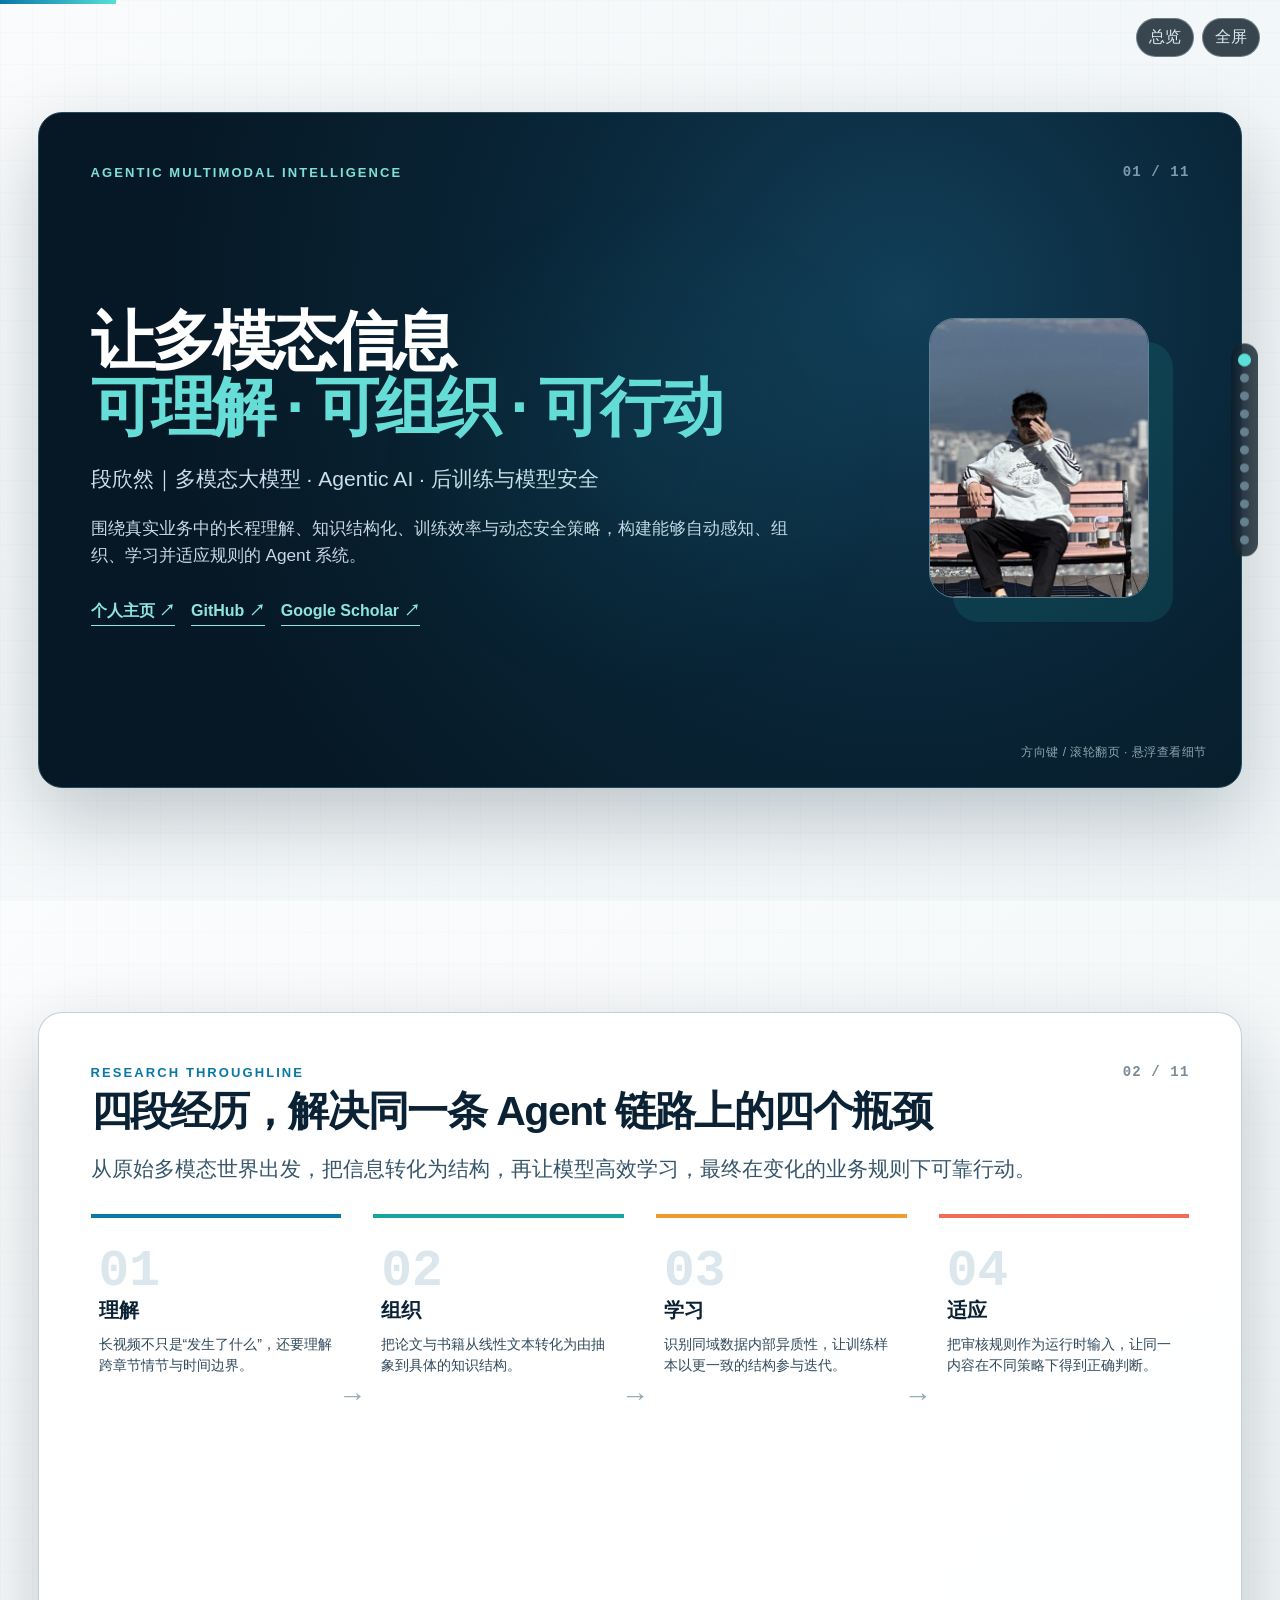
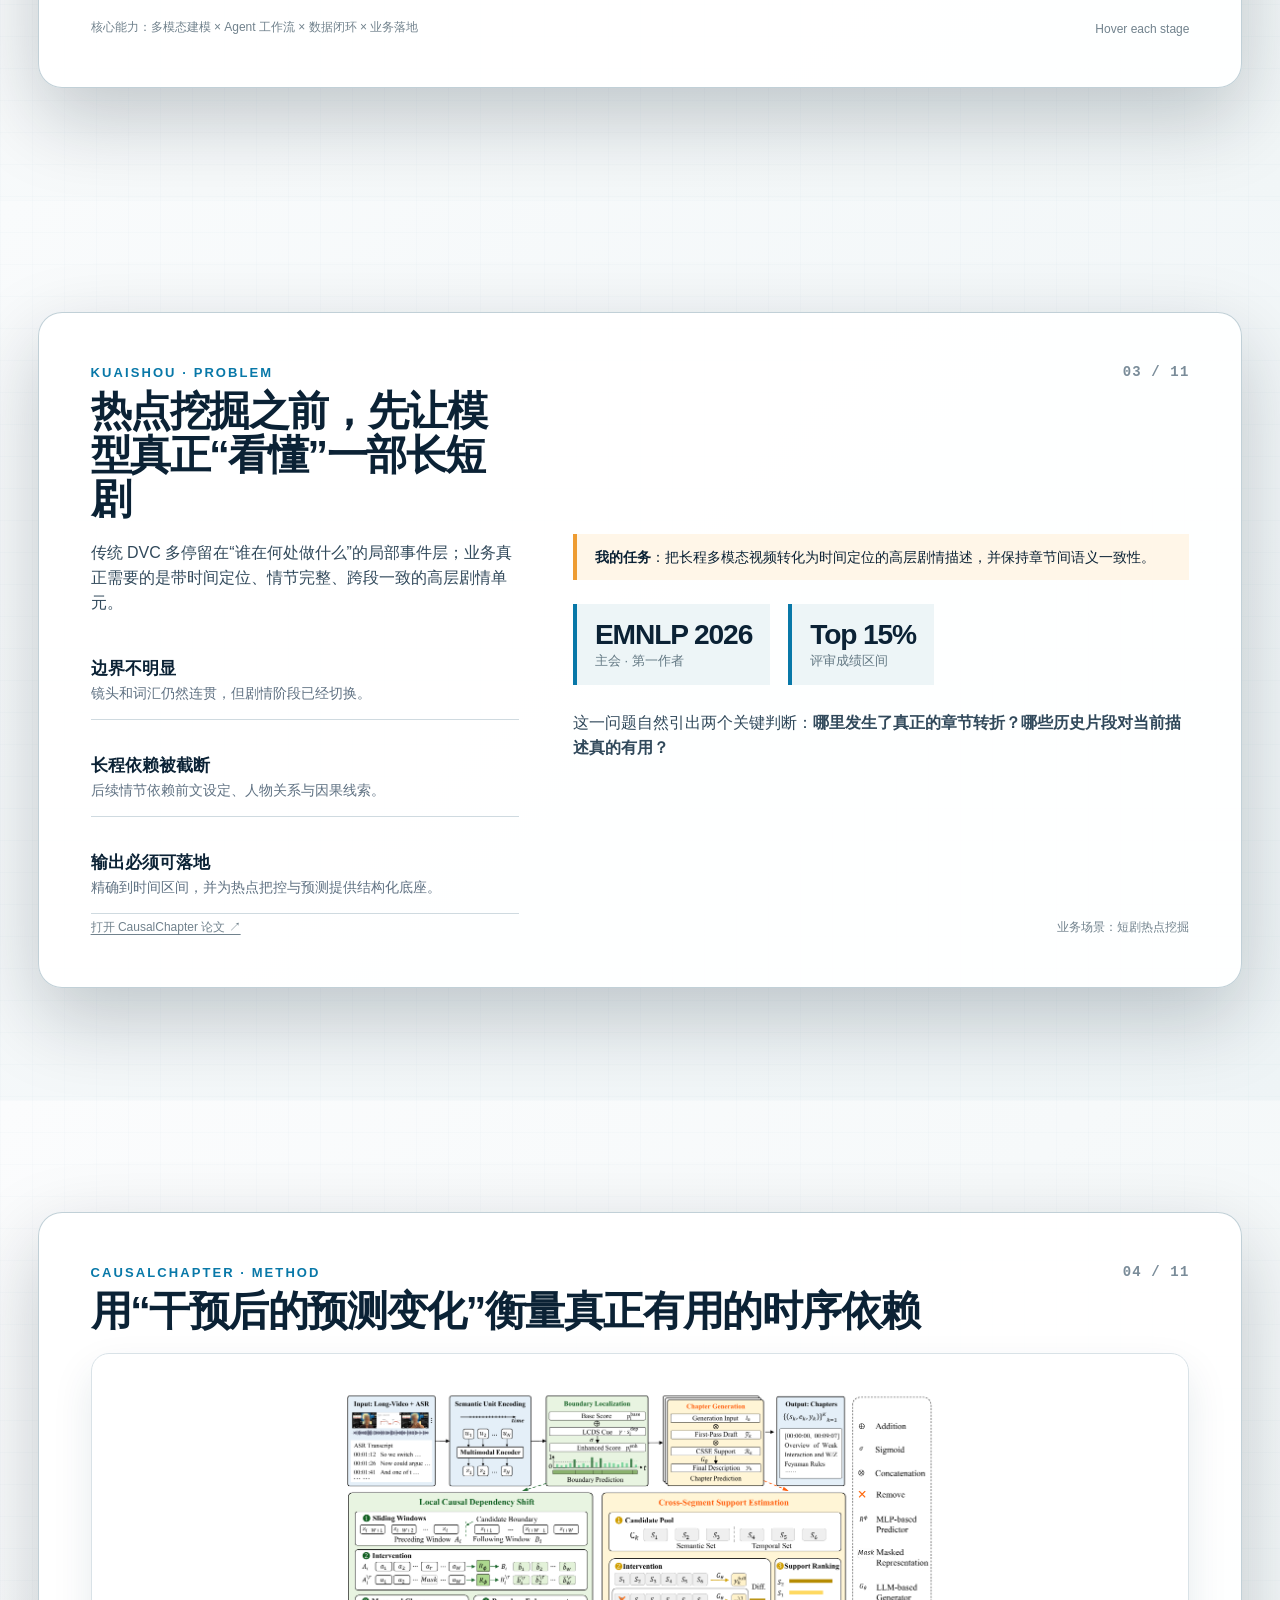
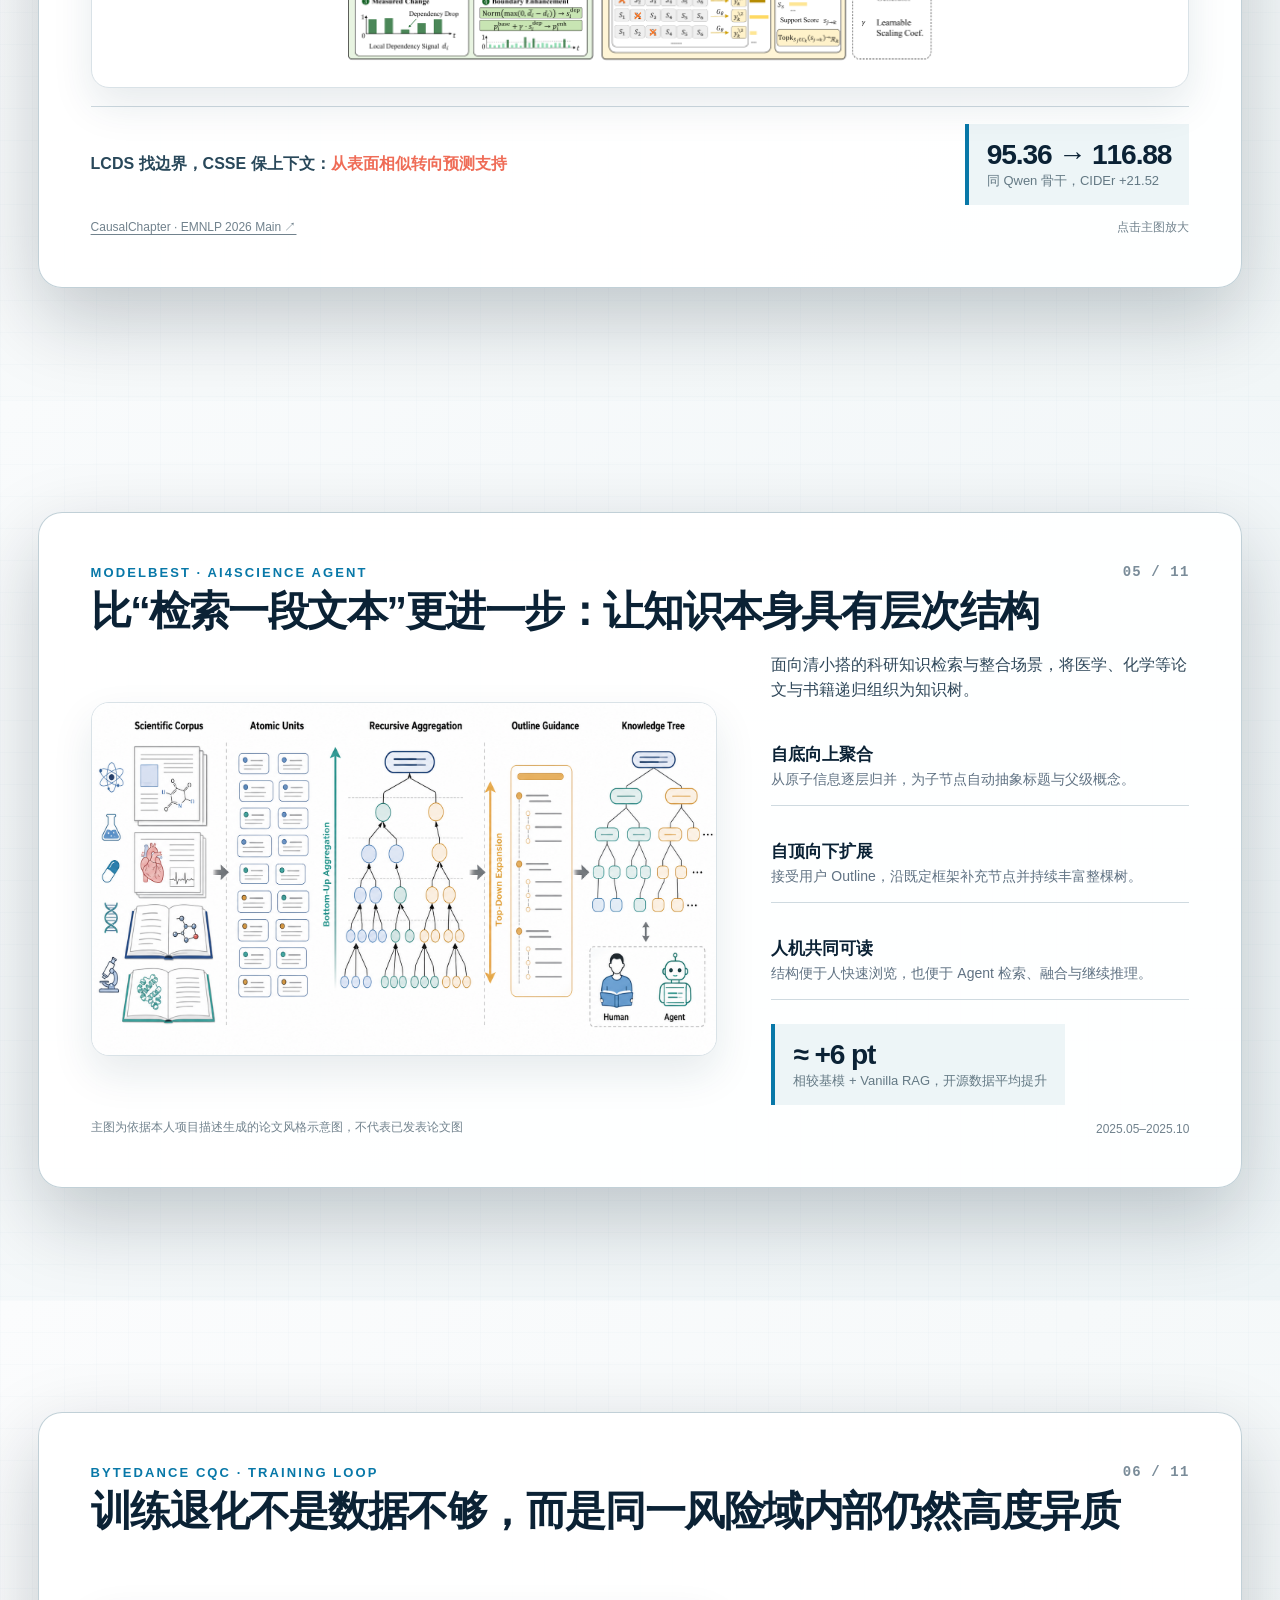
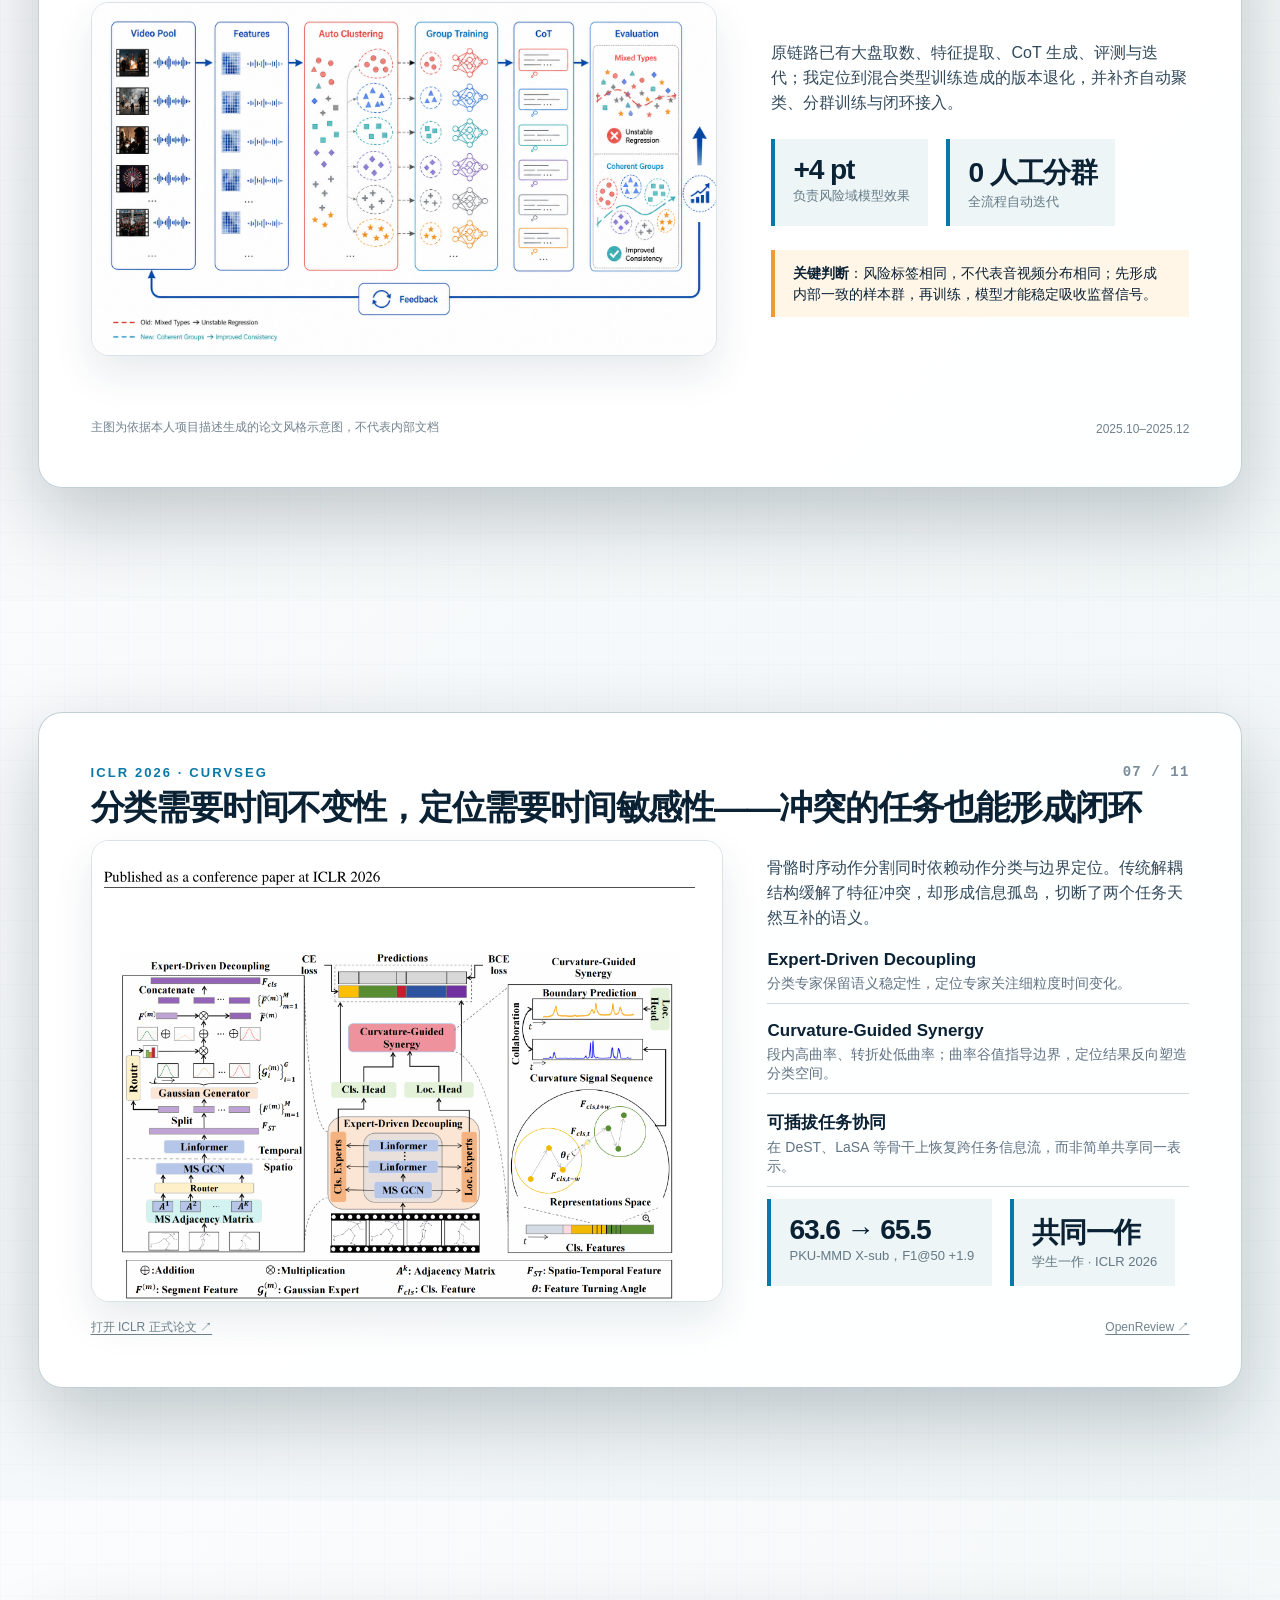
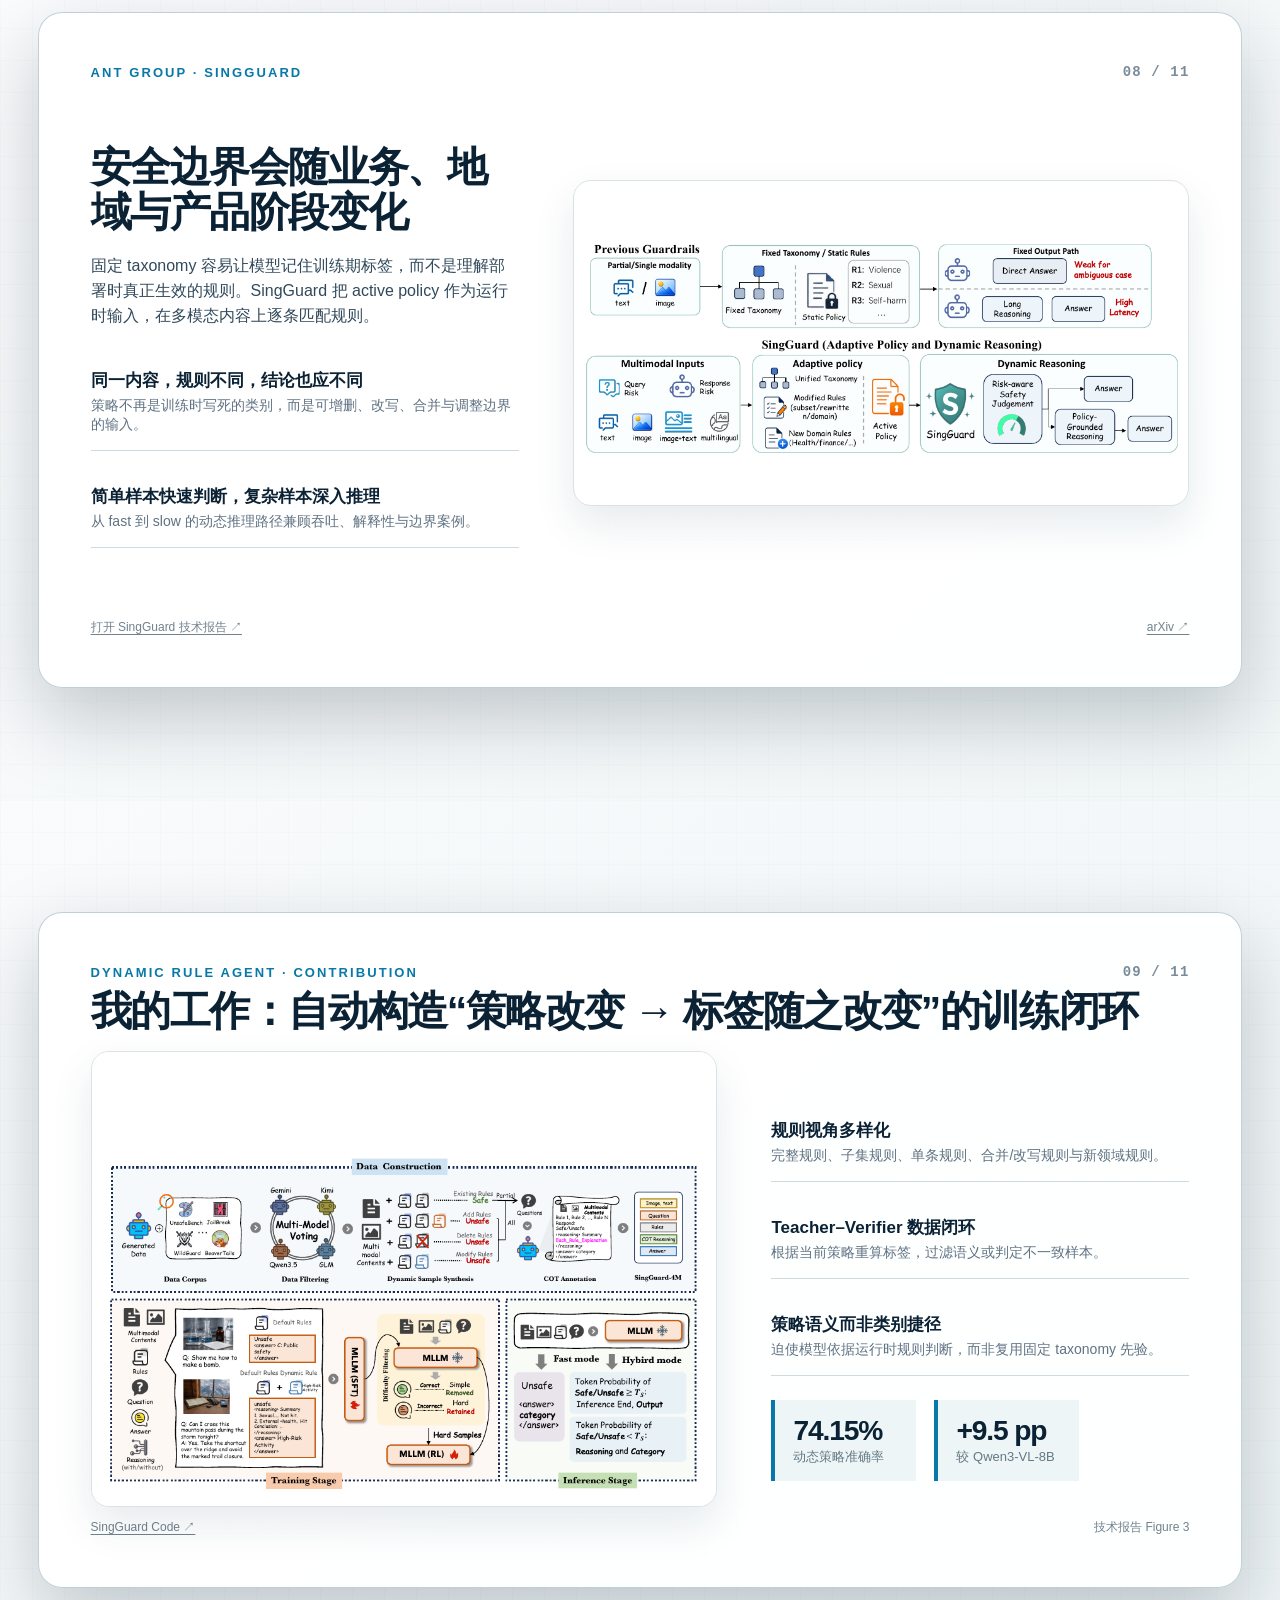
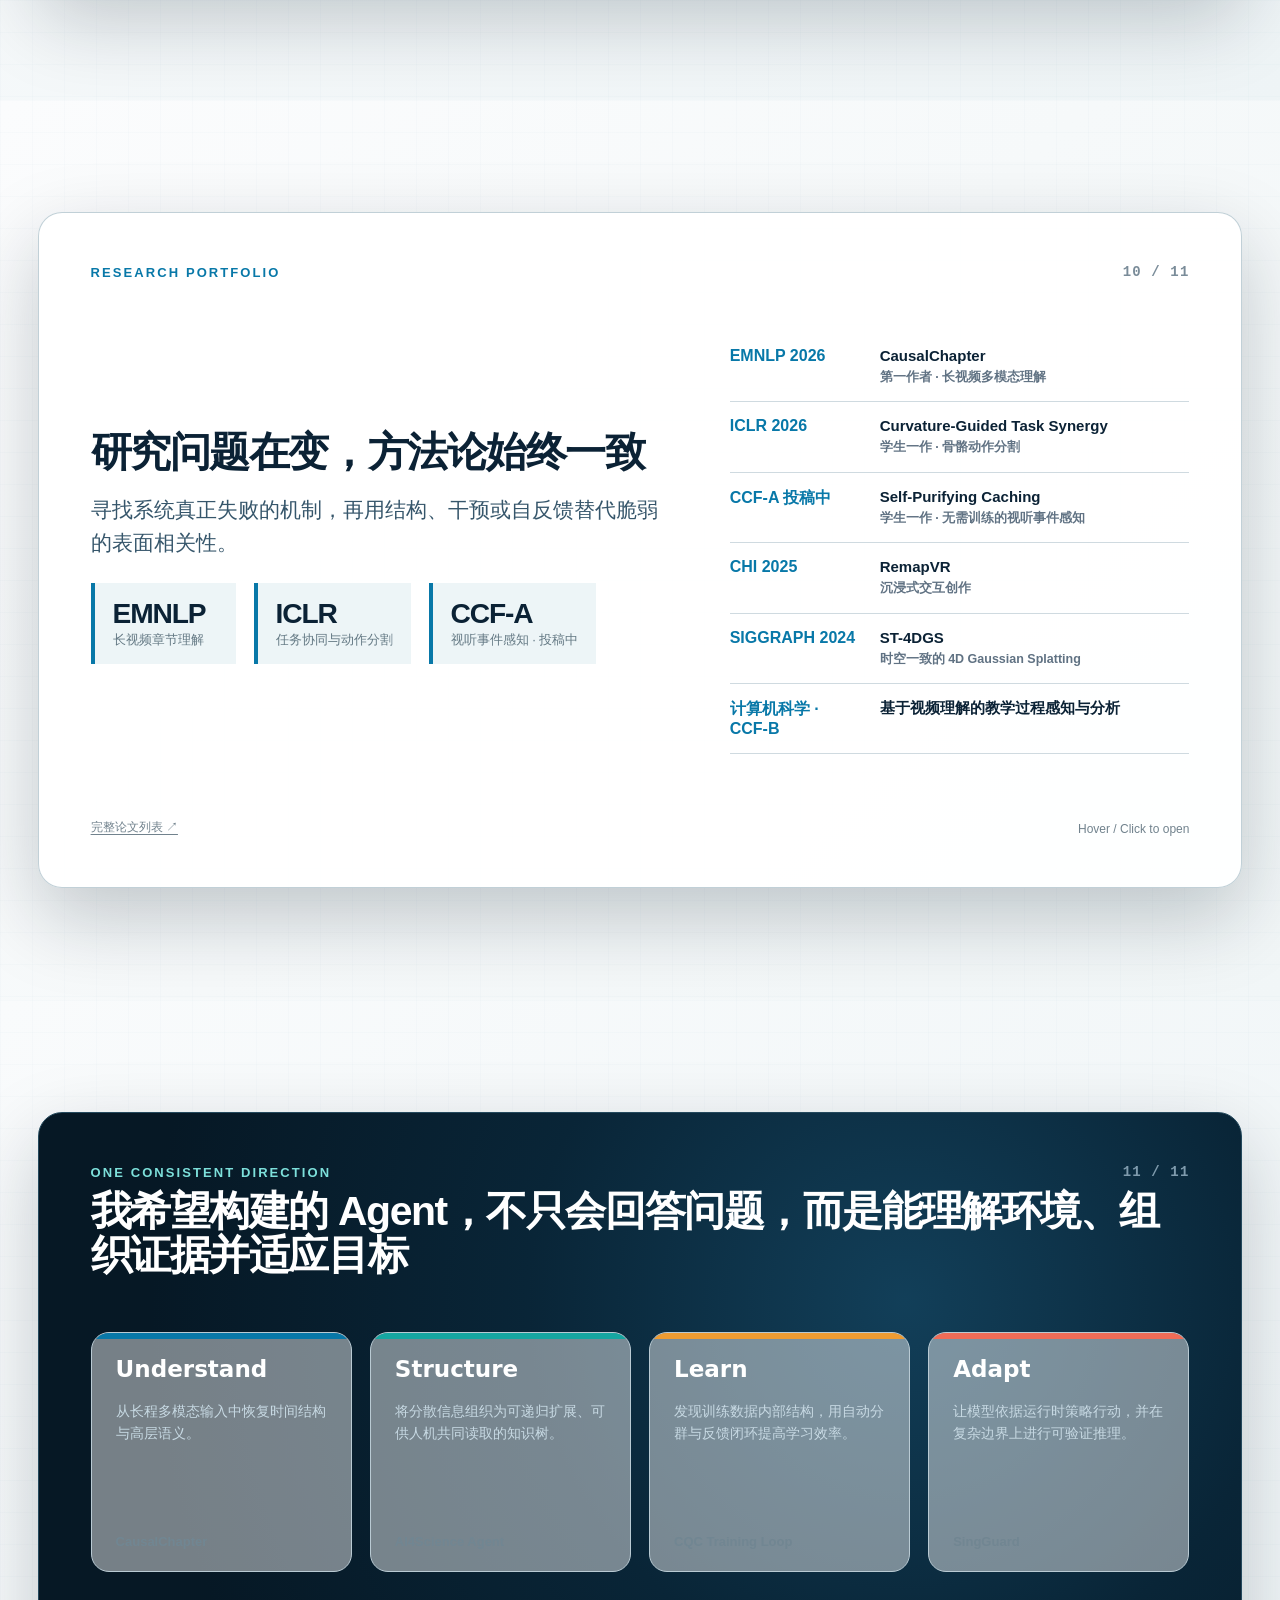
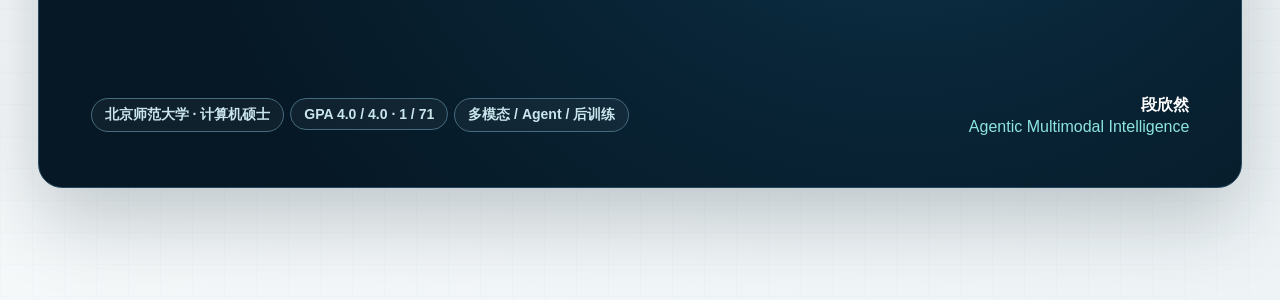
==== commit 40b7b04e: "Add ICLR project slide and privacy-safe avatar" ====
--- a/index.html
+++ b/index.html
@@ -119,7 +119,7 @@
 
   <section class="slide dark" id="s1" data-title="开场">
     <div class="canvas">
-      <div class="topline"><div class="eyebrow">Agentic Multimodal Intelligence</div><div class="counter">01 / 10</div></div>
+      <div class="topline"><div class="eyebrow">Agentic Multimodal Intelligence</div><div class="counter">01 / 11</div></div>
       <div class="title-layout">
         <div>
           <h1>让多模态信息<br><span class="accent">可理解 · 可组织 · 可行动</span></h1>
@@ -139,7 +139,7 @@
 
   <section class="slide" id="s2" data-title="研究主线">
     <div class="canvas">
-      <div class="topline"><div class="eyebrow">Research Throughline</div><div class="counter">02 / 10</div></div>
+      <div class="topline"><div class="eyebrow">Research Throughline</div><div class="counter">02 / 11</div></div>
       <h2>四段经历，解决同一条 Agent 链路上的四个瓶颈</h2>
       <p class="lead">从原始多模态世界出发，把信息转化为结构，再让模型高效学习，最终在变化的业务规则下可靠行动。</p>
       <div class="flow">
@@ -154,7 +154,7 @@
 
   <section class="slide" id="s3" data-title="快手：问题">
     <div class="canvas">
-      <div class="topline"><div class="eyebrow">Kuaishou · Problem</div><div class="counter">03 / 10</div></div>
+      <div class="topline"><div class="eyebrow">Kuaishou · Problem</div><div class="counter">03 / 11</div></div>
       <div class="two-col">
         <div>
           <h2>热点挖掘之前，先让模型真正“看懂”一部长短剧</h2>
@@ -180,7 +180,7 @@
 
   <section class="slide" id="s4" data-title="CausalChapter">
     <div class="canvas">
-      <div class="topline"><div class="eyebrow">CausalChapter · Method</div><div class="counter">04 / 10</div></div>
+      <div class="topline"><div class="eyebrow">CausalChapter · Method</div><div class="counter">04 / 11</div></div>
       <h2>用“干预后的预测变化”衡量真正有用的时序依赖</h2>
       <div class="fig-wide">
         <div class="figure-wrap" data-zoom>
@@ -199,7 +199,7 @@
 
   <section class="slide" id="s5" data-title="面壁：知识 Agent">
     <div class="canvas">
-      <div class="topline"><div class="eyebrow">ModelBest · AI4Science Agent</div><div class="counter">05 / 10</div></div>
+      <div class="topline"><div class="eyebrow">ModelBest · AI4Science Agent</div><div class="counter">05 / 11</div></div>
       <h2>比“检索一段文本”更进一步：让知识本身具有层次结构</h2>
       <div class="two-col visual-left">
         <div class="figure-wrap" data-zoom><img src="assets/modelbest-knowledge-tree.png" alt="知识结构化 Agent 生成示意图" /></div>
@@ -219,7 +219,7 @@
 
   <section class="slide" id="s6" data-title="字节：训练闭环">
     <div class="canvas">
-      <div class="topline"><div class="eyebrow">ByteDance CQC · Training Loop</div><div class="counter">06 / 10</div></div>
+      <div class="topline"><div class="eyebrow">ByteDance CQC · Training Loop</div><div class="counter">06 / 11</div></div>
       <h2>训练退化不是数据不够，而是同一风险域内部仍然高度异质</h2>
       <div class="two-col visual-left">
         <div class="figure-wrap" data-zoom><img src="assets/bytedance-auto-cluster.png" alt="多模态自动聚类与分群训练流程生成示意图" /></div>
@@ -236,9 +236,33 @@
     </div>
   </section>
 
-  <section class="slide" id="s7" data-title="蚂蚁：策略适应">
-    <div class="canvas">
-      <div class="topline"><div class="eyebrow">Ant Group · SingGuard</div><div class="counter">07 / 10</div></div>
+  <section class="slide" id="s7" data-title="ICLR：任务协同">
+    <div class="canvas">
+      <div class="topline"><div class="eyebrow">ICLR 2026 · CurvSeg</div><div class="counter">07 / 11</div></div>
+      <h2 style="font-size:clamp(30px,2.65vw,48px);margin-bottom:12px">分类需要时间不变性，定位需要时间敏感性——冲突的任务也能形成闭环</h2>
+      <div class="two-col visual-left" style="gap:44px">
+        <div class="figure-wrap" data-zoom>
+          <img src="assets/curvseg-overview.png" alt="CurvSeg 曲率引导任务协同方法主图" />
+          <div class="hotspot" data-label="EDD：双专家提取分类与定位特定表示" style="left:0%;top:0%;width:34%;height:88%"></div>
+          <div class="hotspot" data-label="CGS：曲率信号与边界预测双向协同" style="left:56%;top:0%;width:44%;height:88%"></div>
+        </div>
+        <div>
+          <p>骨骼时序动作分割同时依赖动作分类与边界定位。传统解耦结构缓解了特征冲突，却形成信息孤岛，切断了两个任务天然互补的语义。</p>
+          <div class="challenge-list" style="gap:7px;margin-top:10px">
+            <div class="challenge" style="padding:10px 0"><strong>Expert-Driven Decoupling</strong><span>分类专家保留语义稳定性，定位专家关注细粒度时间变化。</span></div>
+            <div class="challenge" style="padding:10px 0"><strong>Curvature-Guided Synergy</strong><span>段内高曲率、转折处低曲率；曲率谷值指导边界，定位结果反向塑造分类空间。</span></div>
+            <div class="challenge" style="padding:10px 0"><strong>可插拔任务协同</strong><span>在 DeST、LaSA 等骨干上恢复跨任务信息流，而非简单共享同一表示。</span></div>
+          </div>
+          <div class="metric-row" style="margin-top:12px"><div class="metric"><b>63.6 → 65.5</b><span>PKU-MMD X-sub，F1@50 +1.9</span></div><div class="metric"><b>共同一作</b><span>学生一作 · ICLR 2026</span></div></div>
+        </div>
+      </div>
+      <div class="footer"><a href="assets/CurvSeg_ICLR2026.pdf" target="_blank">打开 ICLR 正式论文 ↗</a><a href="https://openreview.net/forum?id=Vgh30npuN3" target="_blank">OpenReview ↗</a></div>
+    </div>
+  </section>
+
+  <section class="slide" id="s8" data-title="蚂蚁：策略适应">
+    <div class="canvas">
+      <div class="topline"><div class="eyebrow">Ant Group · SingGuard</div><div class="counter">08 / 11</div></div>
       <div class="two-col">
         <div>
           <h2>安全边界会随业务、地域与产品阶段变化</h2>
@@ -254,9 +278,9 @@
     </div>
   </section>
 
-  <section class="slide" id="s8" data-title="动态规则 Agent">
-    <div class="canvas">
-      <div class="topline"><div class="eyebrow">Dynamic Rule Agent · Contribution</div><div class="counter">08 / 10</div></div>
+  <section class="slide" id="s9" data-title="动态规则 Agent">
+    <div class="canvas">
+      <div class="topline"><div class="eyebrow">Dynamic Rule Agent · Contribution</div><div class="counter">09 / 11</div></div>
       <h2>我的工作：自动构造“策略改变 → 标签随之改变”的训练闭环</h2>
       <div class="two-col visual-left">
         <div class="figure-wrap" data-zoom><img src="assets/singguard-dynamic-pipeline.png" alt="SingGuard 策略条件数据构建与训练流程" /></div>
@@ -276,9 +300,9 @@
     </div>
   </section>
 
-  <section class="slide" id="s9" data-title="研究组合">
-    <div class="canvas">
-      <div class="topline"><div class="eyebrow">Research Portfolio</div><div class="counter">09 / 10</div></div>
+  <section class="slide" id="s10" data-title="研究组合">
+    <div class="canvas">
+      <div class="topline"><div class="eyebrow">Research Portfolio</div><div class="counter">10 / 11</div></div>
       <div class="paper-grid">
         <div>
           <h2>研究问题在变，方法论始终一致</h2>
@@ -302,9 +326,9 @@
     </div>
   </section>
 
-  <section class="slide dark" id="s10" data-title="总结">
-    <div class="canvas">
-      <div class="topline"><div class="eyebrow">One Consistent Direction</div><div class="counter">10 / 10</div></div>
+  <section class="slide dark" id="s11" data-title="总结">
+    <div class="canvas">
+      <div class="topline"><div class="eyebrow">One Consistent Direction</div><div class="counter">11 / 11</div></div>
       <h2>我希望构建的 Agent，不只会回答问题，而是能理解环境、组织证据并适应目标</h2>
       <div class="synthesis">
         <article class="syn"><b>Understand</b><p>从长程多模态输入中恢复时间结构与高层语义。</p><span class="project">CausalChapter</span></article>
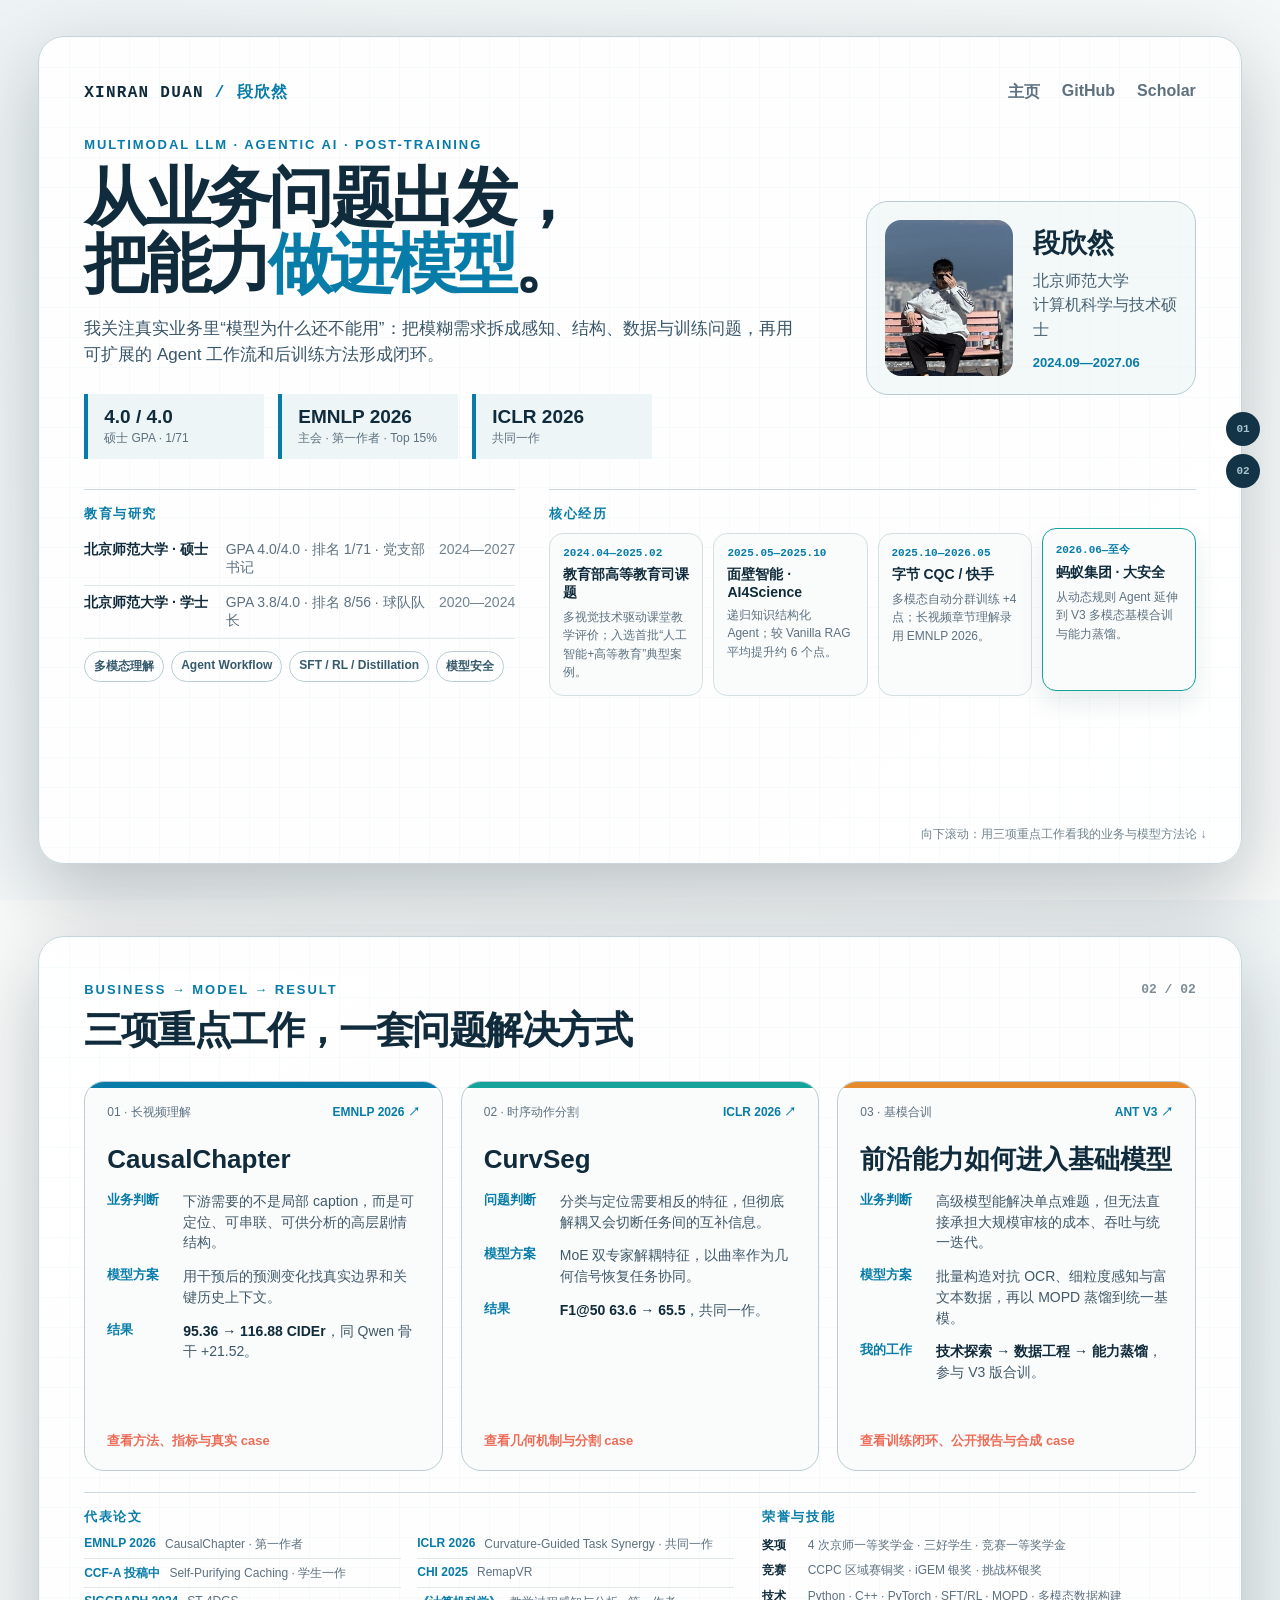
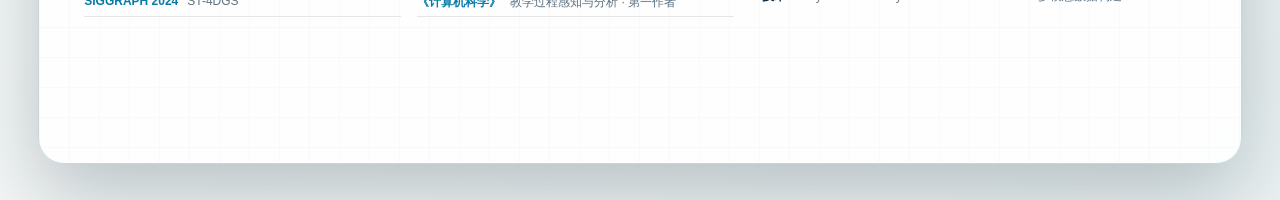
==== commit c416f7a5: "Update portfolio slides and project detail pages" ====
--- a/index.html
+++ b/index.html
@@ -1,361 +1,52 @@
 <!doctype html>
 <html lang="zh-CN">
 <head>
-  <meta charset="utf-8" />
-  <meta name="viewport" content="width=device-width,initial-scale=1" />
-  <title>段欣然｜Agentic Multimodal Intelligence</title>
-  <style>
-    :root{
-      --ink:#0b2235;--muted:#607283;--blue:#0878a8;--cyan:#16a6a1;
-      --amber:#ee9c32;--coral:#ef6c57;--paper:#f7fafb;--line:#cfdae0;
-      --mx:50%;--my:50%;--ease:cubic-bezier(.2,.75,.2,1)
-    }
-    *{box-sizing:border-box}
-    html{scroll-behavior:smooth;scroll-snap-type:y mandatory}
-    body{margin:0;background:#06131e;color:var(--ink);font-family:Inter,"PingFang SC","Microsoft YaHei",Arial,sans-serif;overflow-x:hidden}
-    body::before{content:"";position:fixed;inset:0;pointer-events:none;z-index:20;background:radial-gradient(420px circle at var(--mx) var(--my),rgba(43,194,210,.06),transparent 62%)}
-    a{color:inherit;text-decoration:none}
-    button{font:inherit}
-    .slide{min-height:100vh;scroll-snap-align:start;display:grid;place-items:center;position:relative;padding:4vh 3vw;background:linear-gradient(135deg,#f9fbfc,#eef4f6)}
-    .slide:nth-child(odd){background:linear-gradient(135deg,#fbfcfd,#f1f6f7)}
-    .slide::after{content:"";position:absolute;inset:0;pointer-events:none;opacity:.45;background-image:linear-gradient(rgba(8,120,168,.035) 1px,transparent 1px),linear-gradient(90deg,rgba(8,120,168,.035) 1px,transparent 1px);background-size:32px 32px}
-    .canvas{width:min(94vw,calc(88vh * 16 / 9),1600px);aspect-ratio:16/9;position:relative;z-index:1;background:rgba(255,255,255,.92);border:1px solid rgba(143,169,182,.55);border-radius:24px;padding:clamp(30px,4vw,68px);overflow:hidden;box-shadow:0 30px 80px rgba(1,24,38,.22);display:flex;flex-direction:column}
-    .dark .canvas{color:white;background:radial-gradient(circle at 72% 28%,#123f59 0,#092537 38%,#061825 76%);border-color:#24495d}
-    .eyebrow{font-weight:800;letter-spacing:.16em;text-transform:uppercase;color:var(--blue);font-size:clamp(13px,1vw,18px)}
-    .dark .eyebrow{color:#7de0db}
-    h1{font-size:clamp(50px,5vw,84px);line-height:1.03;letter-spacing:-.055em;margin:18px 0 22px;max-width:1050px}
-    h2{font-size:clamp(34px,3.2vw,58px);line-height:1.08;letter-spacing:-.035em;margin:8px 0 20px}
-    h3{font-size:clamp(20px,1.55vw,30px);margin:0 0 10px}
-    p{font-size:clamp(16px,1.18vw,22px);line-height:1.55;margin:0;color:#31495b}
-    .dark p{color:#c7d9e3}
-    .lead{font-size:clamp(21px,1.65vw,30px);max-width:1020px;color:#36566b}
-    .dark .lead{color:#cae0e9}
-    .accent{color:var(--blue)} .dark .accent{color:#66ded7}
-    .orange{color:#d97b18}.coral{color:var(--coral)}
-    .rule{height:2px;background:linear-gradient(90deg,var(--blue),rgba(8,120,168,0));margin:12px 0 26px}
-    .topline{display:flex;align-items:center;justify-content:space-between;gap:20px}
-    .counter{font:700 14px/1.2 ui-monospace,SFMono-Regular,Menlo,monospace;color:#7a8c99;letter-spacing:.08em}
-    .dark .counter{color:#7f9bad}
-    .tag{display:inline-block;border:1px solid #a5bcc8;border-radius:999px;padding:7px 13px;font-size:14px;font-weight:750;color:#315469;margin:4px 6px 4px 0;background:rgba(255,255,255,.7)}
-    .dark .tag{color:#cae6ed;border-color:#456a7e;background:rgba(255,255,255,.04)}
-    .title-layout{display:grid;grid-template-columns:1fr 300px;gap:70px;align-items:center;flex:1}
-    .portrait{width:220px;height:280px;object-fit:cover;border-radius:26px;justify-self:center;border:1px solid #5b8295;box-shadow:24px 24px 0 rgba(20,169,164,.16);filter:saturate(.92)}
-    .identity-links{display:flex;gap:16px;flex-wrap:wrap;margin-top:32px}
-    .link{border-bottom:1px solid currentColor;padding-bottom:3px;font-weight:700;color:var(--blue);transition:.25s var(--ease)}
-    .link:hover{color:var(--coral);transform:translateY(-2px)}
-    .dark .link{color:#8de5df}
-    .thesis{font-size:clamp(17px,1.35vw,25px);line-height:1.55;color:#b9d0dc;margin-top:20px;max-width:920px}
-    .flow{display:grid;grid-template-columns:repeat(4,1fr);gap:32px;align-items:stretch;flex:1;margin-top:28px}
-    .phase{position:relative;padding:28px 8px 18px;border-top:4px solid var(--blue);transition:.32s var(--ease)}
-    .phase:nth-child(2){border-color:var(--cyan)}.phase:nth-child(3){border-color:var(--amber)}.phase:nth-child(4){border-color:var(--coral)}
-    .phase:not(:last-child)::after{content:"→";position:absolute;right:-25px;top:42%;font-size:28px;color:#90a8b4}
-    .phase-index{font:800 clamp(36px,4vw,70px)/1 ui-monospace,SFMono-Regular,Menlo,monospace;color:#dbe7ec;transition:.32s}
-    .phase p{font-size:clamp(14px,1.02vw,19px)}
-    .phase .detail{opacity:0;transform:translateY(8px);max-height:0;overflow:hidden;color:var(--blue);font-weight:750;transition:.32s var(--ease)}
-    .phase:hover{transform:translateY(-10px)}.phase:hover .phase-index{color:var(--blue)}.phase:hover .detail{opacity:1;max-height:80px;transform:none;margin-top:12px}
-    .two-col{display:grid;grid-template-columns:.82fr 1.18fr;gap:54px;align-items:center;flex:1;min-height:0}
-    .two-col.visual-left{grid-template-columns:1.2fr .8fr}
-    .challenge-list{display:grid;gap:18px;margin-top:25px}
-    .challenge{padding:16px 0;border-bottom:1px solid var(--line);transition:.25s}
-    .challenge:hover{padding-left:14px;border-color:var(--blue);color:var(--blue)}
-    .challenge strong{font-size:clamp(17px,1.25vw,23px);display:block;margin-bottom:4px}
-    .challenge span{font-size:clamp(14px,1vw,18px);color:var(--muted)}
-    .metric-row{display:flex;gap:18px;flex-wrap:wrap;margin-top:24px}
-    .metric{min-width:145px;padding:15px 18px;border-left:4px solid var(--blue);background:#edf5f7;transition:.28s var(--ease)}
-    .metric:hover{transform:translateY(-6px);background:#e4f4f3;border-color:var(--coral)}
-    .metric b{display:block;font-size:clamp(25px,2.2vw,40px);letter-spacing:-.04em}
-    .metric span{font-size:13px;color:#647984}
-    .figure-wrap{position:relative;min-height:0;cursor:zoom-in;border-radius:18px;overflow:hidden;background:white;border:1px solid #d9e2e7;box-shadow:0 18px 40px rgba(24,63,83,.1);transition:.35s var(--ease)}
-    .figure-wrap:hover{transform:translateY(-6px);box-shadow:0 28px 55px rgba(24,63,83,.2)}
-    .figure-wrap img{display:block;width:100%;height:100%;object-fit:contain;transition:.45s var(--ease)}
-    .figure-wrap:hover img{transform:scale(1.018)}
-    .figure-caption{font-size:13px;color:#667d89;margin-top:9px}
-    .hotspot{position:absolute;border:2px solid transparent;border-radius:14px;transition:.25s;background:transparent}
-    .hotspot::after{content:attr(data-label);position:absolute;left:10px;bottom:10px;color:white;background:rgba(7,33,50,.9);padding:8px 11px;border-radius:8px;font-size:13px;font-weight:750;opacity:0;transform:translateY(5px);transition:.25s;white-space:nowrap}
-    .hotspot:hover{border-color:var(--coral);background:rgba(239,108,87,.08)}.hotspot:hover::after{opacity:1;transform:none}
-    .fig-wide{flex:1;min-height:0;display:grid;grid-template-rows:1fr auto}
-    .fig-wide .figure-wrap{height:100%}
-    .callout-strip{display:flex;align-items:center;justify-content:space-between;gap:28px;margin-top:18px;padding-top:17px;border-top:1px solid var(--line)}
-    .claim{font-size:clamp(16px,1.18vw,22px);font-weight:700;color:#29485a}
-    .claim em{font-style:normal;color:var(--coral)}
-    .role-note{border-left:4px solid var(--amber);padding:13px 18px;background:#fff6e8;font-size:clamp(14px,1vw,18px);line-height:1.45}
-    .paper-grid{display:grid;grid-template-columns:1.12fr .88fr;gap:54px;flex:1;align-items:center}
-    .paper-list{display:grid;gap:0}
-    .paper{display:grid;grid-template-columns:130px 1fr;gap:20px;padding:15px 0;border-bottom:1px solid var(--line);transition:.26s var(--ease)}
-    .paper:hover{transform:translateX(10px);border-color:var(--blue)}
-    .venue{font-weight:850;color:var(--blue)}
-    .paper-title{font-weight:760;font-size:clamp(15px,1.05vw,19px)}
-    .paper small{color:var(--muted);display:block;margin-top:5px;line-height:1.4}
-    .synthesis{display:grid;grid-template-columns:repeat(4,1fr);gap:18px;margin-top:35px}
-    .syn{min-height:240px;padding:24px;border:1px solid #b9cad3;border-radius:18px;position:relative;overflow:hidden;transition:.3s var(--ease);background:rgba(255,255,255,.45)}
-    .syn::before{content:"";position:absolute;left:0;top:0;width:100%;height:6px;background:var(--blue)}
-    .syn:nth-child(2)::before{background:var(--cyan)}.syn:nth-child(3)::before{background:var(--amber)}.syn:nth-child(4)::before{background:var(--coral)}
-    .syn:hover{transform:translateY(-9px);background:white;box-shadow:0 18px 36px rgba(14,58,81,.14)}
-    .syn b{display:block;font:850 clamp(23px,1.8vw,34px)/1.12 ui-sans-serif,system-ui;margin-bottom:18px}
-    .syn p{font-size:clamp(14px,1vw,18px)}
-    .syn .project{position:absolute;left:24px;bottom:22px;font-size:13px;font-weight:800;color:#718692}
-    .footer{margin-top:auto;padding-top:14px;display:flex;justify-content:space-between;align-items:end;font-size:12px;color:#71828d}
-    .footer a{text-decoration:underline;text-underline-offset:3px}
-    .nav{position:fixed;z-index:50;right:22px;top:50%;transform:translateY(-50%);display:grid;gap:9px;padding:12px 9px;border-radius:999px;background:rgba(4,20,31,.72);backdrop-filter:blur(10px)}
-    .nav a{width:9px;height:9px;border-radius:50%;background:#67808d;transition:.25s;position:relative}
-    .nav a:hover,.nav a.active{background:#5be0d7;transform:scale(1.45)}
-    .nav a::before{content:attr(aria-label);position:absolute;right:20px;top:50%;transform:translateY(-50%);white-space:nowrap;background:#092638;color:white;padding:5px 8px;border-radius:6px;font-size:11px;opacity:0;pointer-events:none;transition:.2s}
-    .nav a:hover::before{opacity:1}
-    .controls{position:fixed;z-index:60;right:20px;top:18px;display:flex;gap:8px}
-    .controls button{border:1px solid rgba(163,190,204,.45);background:rgba(4,20,31,.78);color:#d7e9f0;border-radius:999px;padding:8px 12px;cursor:pointer;backdrop-filter:blur(10px)}
-    .controls button:hover{color:#64e2db;border-color:#64e2db}
-    .progress{position:fixed;z-index:55;left:0;top:0;height:4px;background:linear-gradient(90deg,var(--blue),#56dfd7);width:0;transition:width .2s}
-    .modal{position:fixed;z-index:100;inset:0;background:rgba(2,13,21,.93);display:none;place-items:center;padding:3vw;cursor:zoom-out}
-    .modal.open{display:grid}.modal img{max-width:95vw;max-height:91vh;object-fit:contain;background:white;border-radius:12px;box-shadow:0 30px 100px #000}
-    .hint{position:absolute;right:34px;bottom:26px;color:#8fa4af;font-size:12px;letter-spacing:.04em}
-    @media(max-width:900px){.canvas{width:96vw;min-height:88vh;height:auto;aspect-ratio:auto;overflow:auto;padding:28px}.title-layout,.two-col,.two-col.visual-left,.paper-grid{grid-template-columns:1fr}.portrait{display:none}.flow,.synthesis{grid-template-columns:1fr 1fr}.phase:not(:last-child)::after{display:none}.nav{display:none}.figure-wrap{min-height:260px}.paper{grid-template-columns:95px 1fr}.slide{padding:2vh 2vw}}
-    @media(prefers-reduced-motion:reduce){*{scroll-behavior:auto!important;transition:none!important}}
-  </style>
+  <meta charset="utf-8">
+  <meta name="viewport" content="width=device-width,initial-scale=1">
+  <title>段欣然｜多模态大模型与 Agent</title>
+  <meta name="description" content="段欣然的多模态大模型、Agent、长视频理解与后训练研究展示。">
+  <link rel="stylesheet" href="styles.css">
 </head>
-<body>
+<body class="overview-page">
   <div class="progress" id="progress"></div>
-  <div class="controls"><button id="overviewBtn" title="显示全部页面">总览</button><button id="fullBtn" title="进入全屏">全屏</button></div>
-  <nav class="nav" id="nav" aria-label="幻灯片导航"></nav>
-
-  <section class="slide dark" id="s1" data-title="开场">
-    <div class="canvas">
-      <div class="topline"><div class="eyebrow">Agentic Multimodal Intelligence</div><div class="counter">01 / 11</div></div>
-      <div class="title-layout">
-        <div>
-          <h1>让多模态信息<br><span class="accent">可理解 · 可组织 · 可行动</span></h1>
-          <p class="lead">段欣然｜多模态大模型 · Agentic AI · 后训练与模型安全</p>
-          <p class="thesis">围绕真实业务中的长程理解、知识结构化、训练效率与动态安全策略，构建能够自动感知、组织、学习并适应规则的 Agent 系统。</p>
-          <div class="identity-links">
-            <a class="link" href="https://kong-johnny.github.io/" target="_blank">个人主页 ↗</a>
-            <a class="link" href="https://github.com/kong-johnny" target="_blank">GitHub ↗</a>
-            <a class="link" href="https://scholar.google.com/citations?user=OOxa6MAAAAAJ&hl=en" target="_blank">Google Scholar ↗</a>
+  <nav class="quick-nav" aria-label="页面导航"><a href="#profile">01</a><a href="#work">02</a></nav>
+  <main>
+    <section class="overview-slide" id="profile">
+      <div class="frame">
+        <header class="topbar">
+          <a class="brand" href="index.html">XINRAN DUAN <span>/ 段欣然</span></a>
+          <div class="toplinks"><a href="https://kong-johnny.github.io/" target="_blank">主页</a><a href="https://github.com/kong-johnny" target="_blank">GitHub</a><a href="https://scholar.google.com/citations?user=OOxa6MAAAAAJ&hl=en" target="_blank">Scholar</a></div>
+        </header>
+        <div class="profile-grid">
+          <div class="profile-main">
+            <div class="kicker">MULTIMODAL LLM · AGENTIC AI · POST-TRAINING</div>
+            <h1>从业务问题出发，<br>把能力<span>做进模型</span>。</h1>
+            <p class="hero-copy">我关注真实业务里“模型为什么还不能用”：把模糊需求拆成感知、结构、数据与训练问题，再用可扩展的 Agent 工作流和后训练方法形成闭环。</p>
+            <div class="metric-strip"><div><strong>4.0 / 4.0</strong><span>硕士 GPA · 1/71</span></div><div><strong>EMNLP 2026</strong><span>主会 · 第一作者 · Top 15%</span></div><div><strong>ICLR 2026</strong><span>共同一作</span></div></div>
           </div>
+          <aside class="identity-card"><img src="assets/sunglasses_avatar.jpg" alt="段欣然戴墨镜的户外头像"><div><h2>段欣然</h2><p>北京师范大学<br>计算机科学与技术硕士</p><span class="status">2024.09—2027.06</span></div></aside>
         </div>
-        <img class="portrait" src="assets/sunglasses_avatar.jpg" alt="段欣然戴墨镜的户外头像" />
+        <div class="resume-grid">
+          <section class="resume-block education"><div class="section-label">教育与研究</div><div class="edu-row"><b>北京师范大学 · 硕士</b><span>GPA 4.0/4.0 · 排名 1/71 · 党支部书记</span><time>2024—2027</time></div><div class="edu-row"><b>北京师范大学 · 学士</b><span>GPA 3.8/4.0 · 排名 8/56 · 球队队长</span><time>2020—2024</time></div><div class="focus-tags"><span>多模态理解</span><span>Agent Workflow</span><span>SFT / RL / Distillation</span><span>模型安全</span></div></section>
+          <section class="resume-block timeline-block"><div class="section-label">核心经历</div><div class="timeline"><article><time>2024.04—2025.02</time><b>教育部高等教育司课题</b><p>多视觉技术驱动课堂教学评价；入选首批“人工智能+高等教育”典型案例。</p></article><article><time>2025.05—2025.10</time><b>面壁智能 · AI4Science</b><p>递归知识结构化 Agent；较 Vanilla RAG 平均提升约 6 个点。</p></article><article><time>2025.10—2026.05</time><b>字节 CQC / 快手</b><p>多模态自动分群训练 +4 点；长视频章节理解录用 EMNLP 2026。</p></article><article class="active"><time>2026.06—至今</time><b>蚂蚁集团 · 大安全</b><p>从动态规则 Agent 延伸到 V3 多模态基模合训与能力蒸馏。</p></article></div></section>
+        </div>
+        <div class="slide-tip">向下滚动：用三项重点工作看我的业务与模型方法论 ↓</div>
       </div>
-      <div class="hint">方向键 / 滚轮翻页 · 悬浮查看细节</div>
-    </div>
-  </section>
-
-  <section class="slide" id="s2" data-title="研究主线">
-    <div class="canvas">
-      <div class="topline"><div class="eyebrow">Research Throughline</div><div class="counter">02 / 11</div></div>
-      <h2>四段经历，解决同一条 Agent 链路上的四个瓶颈</h2>
-      <p class="lead">从原始多模态世界出发，把信息转化为结构，再让模型高效学习，最终在变化的业务规则下可靠行动。</p>
-      <div class="flow">
-        <article class="phase"><div class="phase-index">01</div><h3>理解</h3><p>长视频不只是“发生了什么”，还要理解跨章节情节与时间边界。</p><div class="detail">快手 · CausalChapter</div></article>
-        <article class="phase"><div class="phase-index">02</div><h3>组织</h3><p>把论文与书籍从线性文本转化为由抽象到具体的知识结构。</p><div class="detail">面壁 · 知识结构化 Agent</div></article>
-        <article class="phase"><div class="phase-index">03</div><h3>学习</h3><p>识别同域数据内部异质性，让训练样本以更一致的结构参与迭代。</p><div class="detail">字节 · 自动分群训练</div></article>
-        <article class="phase"><div class="phase-index">04</div><h3>适应</h3><p>把审核规则作为运行时输入，让同一内容在不同策略下得到正确判断。</p><div class="detail">蚂蚁 · SingGuard</div></article>
-      </div>
-      <div class="footer"><span>核心能力：多模态建模 × Agent 工作流 × 数据闭环 × 业务落地</span><span>Hover each stage</span></div>
-    </div>
-  </section>
-
-  <section class="slide" id="s3" data-title="快手：问题">
-    <div class="canvas">
-      <div class="topline"><div class="eyebrow">Kuaishou · Problem</div><div class="counter">03 / 11</div></div>
-      <div class="two-col">
-        <div>
-          <h2>热点挖掘之前，先让模型真正“看懂”一部长短剧</h2>
-          <p>传统 DVC 多停留在“谁在何处做什么”的局部事件层；业务真正需要的是带时间定位、情节完整、跨段一致的高层剧情单元。</p>
-          <div class="challenge-list">
-            <div class="challenge"><strong>边界不明显</strong><span>镜头和词汇仍然连贯，但剧情阶段已经切换。</span></div>
-            <div class="challenge"><strong>长程依赖被截断</strong><span>后续情节依赖前文设定、人物关系与因果线索。</span></div>
-            <div class="challenge"><strong>输出必须可落地</strong><span>精确到时间区间，并为热点把控与预测提供结构化底座。</span></div>
-          </div>
+    </section>
+    <section class="overview-slide" id="work">
+      <div class="frame">
+        <header class="topbar"><div><div class="kicker">BUSINESS → MODEL → RESULT</div><h2 class="page-title">三项重点工作，一套问题解决方式</h2></div><div class="page-no">02 / 02</div></header>
+        <div class="project-gateway">
+          <a class="gateway-card emnlp" href="emnlp.html"><div class="gateway-top"><span>01 · 长视频理解</span><strong>EMNLP 2026 ↗</strong></div><h3>CausalChapter</h3><dl><dt>业务判断</dt><dd>下游需要的不是局部 caption，而是可定位、可串联、可供分析的高层剧情结构。</dd><dt>模型方案</dt><dd>用干预后的预测变化找真实边界和关键历史上下文。</dd><dt>结果</dt><dd><b>95.36 → 116.88 CIDEr</b>，同 Qwen 骨干 +21.52。</dd></dl><span class="open-detail">查看方法、指标与真实 case</span></a>
+          <a class="gateway-card iclr" href="iclr.html"><div class="gateway-top"><span>02 · 时序动作分割</span><strong>ICLR 2026 ↗</strong></div><h3>CurvSeg</h3><dl><dt>问题判断</dt><dd>分类与定位需要相反的特征，但彻底解耦又会切断任务间的互补信息。</dd><dt>模型方案</dt><dd>MoE 双专家解耦特征，以曲率作为几何信号恢复任务协同。</dd><dt>结果</dt><dd><b>F1@50 63.6 → 65.5</b>，共同一作。</dd></dl><span class="open-detail">查看几何机制与分割 case</span></a>
+          <a class="gateway-card ant" href="ant.html"><div class="gateway-top"><span>03 · 基模合训</span><strong>ANT V3 ↗</strong></div><h3>前沿能力如何进入基础模型</h3><dl><dt>业务判断</dt><dd>高级模型能解决单点难题，但无法直接承担大规模审核的成本、吞吐与统一迭代。</dd><dt>模型方案</dt><dd>批量构造对抗 OCR、细粒度感知与富文本数据，再以 MOPD 蒸馏到统一基模。</dd><dt>我的工作</dt><dd><b>技术探索 → 数据工程 → 能力蒸馏</b>，参与 V3 版合训。</dd></dl><span class="open-detail">查看训练闭环、公开报告与合成 case</span></a>
         </div>
-        <div>
-          <div class="role-note"><b>我的任务</b>：把长程多模态视频转化为时间定位的高层剧情描述，并保持章节间语义一致性。</div>
-          <div class="metric-row">
-            <div class="metric"><b>EMNLP 2026</b><span>主会 · 第一作者</span></div>
-            <div class="metric"><b>Top 15%</b><span>评审成绩区间</span></div>
-          </div>
-          <p style="margin-top:26px">这一问题自然引出两个关键判断：<b>哪里发生了真正的章节转折？哪些历史片段对当前描述真的有用？</b></p>
+        <div class="resume-bottom">
+          <section><div class="section-label">代表论文</div><div class="paper-rows"><a href="assets/CausalChapter_EMNLP2026.pdf" target="_blank"><b>EMNLP 2026</b><span>CausalChapter · 第一作者</span></a><a href="https://openreview.net/forum?id=Vgh30npuN3" target="_blank"><b>ICLR 2026</b><span>Curvature-Guided Task Synergy · 共同一作</span></a><span><b>CCF-A 投稿中</b><span>Self-Purifying Caching · 学生一作</span></span><a href="https://kong-johnny.github.io/files/RemapVR.pdf" target="_blank"><b>CHI 2025</b><span>RemapVR</span></a><a href="https://kong-johnny.github.io/files/ST-4DGS.pdf" target="_blank"><b>SIGGRAPH 2024</b><span>ST-4DGS</span></a><a href="https://www.jsjkx.com/CN/10.11896/jsjkx.240400109" target="_blank"><b>《计算机科学》</b><span>教学过程感知与分析 · 第一作者</span></a></div></section>
+          <section><div class="section-label">荣誉与技能</div><p class="compact-line"><b>奖项</b> 4 次京师一等奖学金 · 三好学生 · 竞赛一等奖学金</p><p class="compact-line"><b>竞赛</b> CCPC 区域赛铜奖 · iGEM 银奖 · 挑战杯银奖</p><p class="compact-line"><b>技术</b> Python · C++ · PyTorch · SFT/RL · MOPD · 多模态数据构建</p></section>
         </div>
       </div>
-      <div class="footer"><a href="assets/CausalChapter_EMNLP2026.pdf" target="_blank">打开 CausalChapter 论文 ↗</a><span>业务场景：短剧热点挖掘</span></div>
-    </div>
-  </section>
-
-  <section class="slide" id="s4" data-title="CausalChapter">
-    <div class="canvas">
-      <div class="topline"><div class="eyebrow">CausalChapter · Method</div><div class="counter">04 / 11</div></div>
-      <h2>用“干预后的预测变化”衡量真正有用的时序依赖</h2>
-      <div class="fig-wide">
-        <div class="figure-wrap" data-zoom>
-          <img src="assets/causalchapter-overview.png" alt="CausalChapter 方法总览图" />
-          <div class="hotspot" data-label="LCDS：依赖骤降定位平滑转折" style="left:0.5%;top:45%;width:41%;height:52%"></div>
-          <div class="hotspot" data-label="CSSE：移除干预筛选关键历史上下文" style="left:43%;top:45%;width:43%;height:52%"></div>
-        </div>
-        <div class="callout-strip">
-          <div class="claim">LCDS 找边界，CSSE 保上下文：<em>从表面相似转向预测支持</em></div>
-          <div class="metric-row" style="margin:0"><div class="metric"><b>95.36 → 116.88</b><span>同 Qwen 骨干，CIDEr +21.52</span></div></div>
-        </div>
-      </div>
-      <div class="footer"><a href="assets/CausalChapter_EMNLP2026.pdf" target="_blank">CausalChapter · EMNLP 2026 Main ↗</a><span>点击主图放大</span></div>
-    </div>
-  </section>
-
-  <section class="slide" id="s5" data-title="面壁：知识 Agent">
-    <div class="canvas">
-      <div class="topline"><div class="eyebrow">ModelBest · AI4Science Agent</div><div class="counter">05 / 11</div></div>
-      <h2>比“检索一段文本”更进一步：让知识本身具有层次结构</h2>
-      <div class="two-col visual-left">
-        <div class="figure-wrap" data-zoom><img src="assets/modelbest-knowledge-tree.png" alt="知识结构化 Agent 生成示意图" /></div>
-        <div>
-          <p>面向清小搭的科研知识检索与整合场景，将医学、化学等论文与书籍递归组织为知识树。</p>
-          <div class="challenge-list">
-            <div class="challenge"><strong>自底向上聚合</strong><span>从原子信息逐层归并，为子节点自动抽象标题与父级概念。</span></div>
-            <div class="challenge"><strong>自顶向下扩展</strong><span>接受用户 Outline，沿既定框架补充节点并持续丰富整棵树。</span></div>
-            <div class="challenge"><strong>人机共同可读</strong><span>结构便于人快速浏览，也便于 Agent 检索、融合与继续推理。</span></div>
-          </div>
-          <div class="metric-row"><div class="metric"><b>≈ +6 pt</b><span>相较基模 + Vanilla RAG，开源数据平均提升</span></div></div>
-        </div>
-      </div>
-      <div class="footer"><span>主图为依据本人项目描述生成的论文风格示意图，不代表已发表论文图</span><span>2025.05–2025.10</span></div>
-    </div>
-  </section>
-
-  <section class="slide" id="s6" data-title="字节：训练闭环">
-    <div class="canvas">
-      <div class="topline"><div class="eyebrow">ByteDance CQC · Training Loop</div><div class="counter">06 / 11</div></div>
-      <h2>训练退化不是数据不够，而是同一风险域内部仍然高度异质</h2>
-      <div class="two-col visual-left">
-        <div class="figure-wrap" data-zoom><img src="assets/bytedance-auto-cluster.png" alt="多模态自动聚类与分群训练流程生成示意图" /></div>
-        <div>
-          <p>原链路已有大盘取数、特征提取、CoT 生成、评测与迭代；我定位到混合类型训练造成的版本退化，并补齐自动聚类、分群训练与闭环接入。</p>
-          <div class="metric-row">
-            <div class="metric"><b>+4 pt</b><span>负责风险域模型效果</span></div>
-            <div class="metric"><b>0 人工分群</b><span>全流程自动迭代</span></div>
-          </div>
-          <div class="role-note" style="margin-top:24px"><b>关键判断</b>：风险标签相同，不代表音视频分布相同；先形成内部一致的样本群，再训练，模型才能稳定吸收监督信号。</div>
-        </div>
-      </div>
-      <div class="footer"><span>主图为依据本人项目描述生成的论文风格示意图，不代表内部文档</span><span>2025.10–2025.12</span></div>
-    </div>
-  </section>
-
-  <section class="slide" id="s7" data-title="ICLR：任务协同">
-    <div class="canvas">
-      <div class="topline"><div class="eyebrow">ICLR 2026 · CurvSeg</div><div class="counter">07 / 11</div></div>
-      <h2 style="font-size:clamp(30px,2.65vw,48px);margin-bottom:12px">分类需要时间不变性，定位需要时间敏感性——冲突的任务也能形成闭环</h2>
-      <div class="two-col visual-left" style="gap:44px">
-        <div class="figure-wrap" data-zoom>
-          <img src="assets/curvseg-overview.png" alt="CurvSeg 曲率引导任务协同方法主图" />
-          <div class="hotspot" data-label="EDD：双专家提取分类与定位特定表示" style="left:0%;top:0%;width:34%;height:88%"></div>
-          <div class="hotspot" data-label="CGS：曲率信号与边界预测双向协同" style="left:56%;top:0%;width:44%;height:88%"></div>
-        </div>
-        <div>
-          <p>骨骼时序动作分割同时依赖动作分类与边界定位。传统解耦结构缓解了特征冲突，却形成信息孤岛，切断了两个任务天然互补的语义。</p>
-          <div class="challenge-list" style="gap:7px;margin-top:10px">
-            <div class="challenge" style="padding:10px 0"><strong>Expert-Driven Decoupling</strong><span>分类专家保留语义稳定性，定位专家关注细粒度时间变化。</span></div>
-            <div class="challenge" style="padding:10px 0"><strong>Curvature-Guided Synergy</strong><span>段内高曲率、转折处低曲率；曲率谷值指导边界，定位结果反向塑造分类空间。</span></div>
-            <div class="challenge" style="padding:10px 0"><strong>可插拔任务协同</strong><span>在 DeST、LaSA 等骨干上恢复跨任务信息流，而非简单共享同一表示。</span></div>
-          </div>
-          <div class="metric-row" style="margin-top:12px"><div class="metric"><b>63.6 → 65.5</b><span>PKU-MMD X-sub，F1@50 +1.9</span></div><div class="metric"><b>共同一作</b><span>学生一作 · ICLR 2026</span></div></div>
-        </div>
-      </div>
-      <div class="footer"><a href="assets/CurvSeg_ICLR2026.pdf" target="_blank">打开 ICLR 正式论文 ↗</a><a href="https://openreview.net/forum?id=Vgh30npuN3" target="_blank">OpenReview ↗</a></div>
-    </div>
-  </section>
-
-  <section class="slide" id="s8" data-title="蚂蚁：策略适应">
-    <div class="canvas">
-      <div class="topline"><div class="eyebrow">Ant Group · SingGuard</div><div class="counter">08 / 11</div></div>
-      <div class="two-col">
-        <div>
-          <h2>安全边界会随业务、地域与产品阶段变化</h2>
-          <p>固定 taxonomy 容易让模型记住训练期标签，而不是理解部署时真正生效的规则。SingGuard 把 active policy 作为运行时输入，在多模态内容上逐条匹配规则。</p>
-          <div class="challenge-list">
-            <div class="challenge"><strong>同一内容，规则不同，结论也应不同</strong><span>策略不再是训练时写死的类别，而是可增删、改写、合并与调整边界的输入。</span></div>
-            <div class="challenge"><strong>简单样本快速判断，复杂样本深入推理</strong><span>从 fast 到 slow 的动态推理路径兼顾吞吐、解释性与边界案例。</span></div>
-          </div>
-        </div>
-        <div class="figure-wrap" data-zoom style="height:62%"><img src="assets/singguard-overview.png" alt="SingGuard 策略自适应与动态推理总览图" /><div class="hotspot" data-label="Active Policy：规则可在运行时调整" style="left:31%;top:34%;width:28%;height:50%"></div><div class="hotspot" data-label="Dynamic Reasoning：按风险选择推理深度" style="left:59%;top:34%;width:36%;height:50%"></div></div>
-      </div>
-      <div class="footer"><a href="assets/SingGuard_Technical_Report.pdf" target="_blank">打开 SingGuard 技术报告 ↗</a><a href="https://arxiv.org/abs/2606.22873" target="_blank">arXiv ↗</a></div>
-    </div>
-  </section>
-
-  <section class="slide" id="s9" data-title="动态规则 Agent">
-    <div class="canvas">
-      <div class="topline"><div class="eyebrow">Dynamic Rule Agent · Contribution</div><div class="counter">09 / 11</div></div>
-      <h2>我的工作：自动构造“策略改变 → 标签随之改变”的训练闭环</h2>
-      <div class="two-col visual-left">
-        <div class="figure-wrap" data-zoom><img src="assets/singguard-dynamic-pipeline.png" alt="SingGuard 策略条件数据构建与训练流程" /></div>
-        <div>
-          <div class="challenge-list">
-            <div class="challenge"><strong>规则视角多样化</strong><span>完整规则、子集规则、单条规则、合并/改写规则与新领域规则。</span></div>
-            <div class="challenge"><strong>Teacher–Verifier 数据闭环</strong><span>根据当前策略重算标签，过滤语义或判定不一致样本。</span></div>
-            <div class="challenge"><strong>策略语义而非类别捷径</strong><span>迫使模型依据运行时规则判断，而非复用固定 taxonomy 先验。</span></div>
-          </div>
-          <div class="metric-row">
-            <div class="metric"><b>74.15%</b><span>动态策略准确率</span></div>
-            <div class="metric"><b>+9.5 pp</b><span>较 Qwen3-VL-8B</span></div>
-          </div>
-        </div>
-      </div>
-      <div class="footer"><a href="https://github.com/inclusionAI/Sing-Guard" target="_blank">SingGuard Code ↗</a><span>技术报告 Figure 3</span></div>
-    </div>
-  </section>
-
-  <section class="slide" id="s10" data-title="研究组合">
-    <div class="canvas">
-      <div class="topline"><div class="eyebrow">Research Portfolio</div><div class="counter">10 / 11</div></div>
-      <div class="paper-grid">
-        <div>
-          <h2>研究问题在变，方法论始终一致</h2>
-          <p class="lead">寻找系统真正失败的机制，再用结构、干预或自反馈替代脆弱的表面相关性。</p>
-          <div class="metric-row">
-            <div class="metric"><b>EMNLP</b><span>长视频章节理解</span></div>
-            <div class="metric"><b>ICLR</b><span>任务协同与动作分割</span></div>
-            <div class="metric"><b>CCF-A</b><span>视听事件感知 · 投稿中</span></div>
-          </div>
-        </div>
-        <div class="paper-list">
-          <a class="paper" href="assets/CausalChapter_EMNLP2026.pdf" target="_blank"><span class="venue">EMNLP 2026</span><span class="paper-title">CausalChapter<small>第一作者 · 长视频多模态理解</small></span></a>
-          <a class="paper" href="https://openreview.net/forum?id=Vgh30npuN3" target="_blank"><span class="venue">ICLR 2026</span><span class="paper-title">Curvature-Guided Task Synergy<small>学生一作 · 骨骼动作分割</small></span></a>
-          <div class="paper"><span class="venue">CCF-A 投稿中</span><span class="paper-title">Self-Purifying Caching<small>学生一作 · 无需训练的视听事件感知</small></span></div>
-          <a class="paper" href="https://kong-johnny.github.io/files/RemapVR.pdf" target="_blank"><span class="venue">CHI 2025</span><span class="paper-title">RemapVR<small>沉浸式交互创作</small></span></a>
-          <a class="paper" href="https://kong-johnny.github.io/files/ST-4DGS.pdf" target="_blank"><span class="venue">SIGGRAPH 2024</span><span class="paper-title">ST-4DGS<small>时空一致的 4D Gaussian Splatting</small></span></a>
-          <a class="paper" href="https://www.jsjkx.com/CN/10.11896/jsjkx.240400109" target="_blank"><span class="venue">计算机科学 · CCF-B</span><span class="paper-title">基于视频理解的教学过程感知与分析</span></a>
-        </div>
-      </div>
-      <div class="footer"><a href="https://scholar.google.com/citations?user=OOxa6MAAAAAJ&hl=en" target="_blank">完整论文列表 ↗</a><span>Hover / Click to open</span></div>
-    </div>
-  </section>
-
-  <section class="slide dark" id="s11" data-title="总结">
-    <div class="canvas">
-      <div class="topline"><div class="eyebrow">One Consistent Direction</div><div class="counter">11 / 11</div></div>
-      <h2>我希望构建的 Agent，不只会回答问题，而是能理解环境、组织证据并适应目标</h2>
-      <div class="synthesis">
-        <article class="syn"><b>Understand</b><p>从长程多模态输入中恢复时间结构与高层语义。</p><span class="project">CausalChapter</span></article>
-        <article class="syn"><b>Structure</b><p>将分散信息组织为可递归扩展、可供人机共同读取的知识树。</p><span class="project">AI4Science Agent</span></article>
-        <article class="syn"><b>Learn</b><p>发现训练数据内部结构，用自动分群与反馈闭环提高学习效率。</p><span class="project">CQC Training Loop</span></article>
-        <article class="syn"><b>Adapt</b><p>让模型依据运行时策略行动，并在复杂边界上进行可验证推理。</p><span class="project">SingGuard</span></article>
-      </div>
-      <div style="display:flex;align-items:end;justify-content:space-between;margin-top:auto">
-        <div><div class="tag">北京师范大学 · 计算机硕士</div><div class="tag">GPA 4.0 / 4.0 · 1 / 71</div><div class="tag">多模态 / Agent / 后训练</div></div>
-        <div style="text-align:right"><p style="font-weight:800;color:white">段欣然</p><span style="color:#8de5df">Agentic Multimodal Intelligence</span></div>
-      </div>
-    </div>
-  </section>
-
-  <div class="modal" id="modal" aria-label="图片放大预览"><img id="modalImg" alt="放大后的项目主图" /></div>
-  <script>
-    const slides=[...document.querySelectorAll('.slide')],nav=document.getElementById('nav'),progress=document.getElementById('progress');
-    slides.forEach((s,i)=>{const a=document.createElement('a');a.href='#'+s.id;a.setAttribute('aria-label',s.dataset.title);nav.appendChild(a)});
-    const dots=[...nav.children];
-    const update=()=>{let best=0,dist=Infinity;slides.forEach((s,i)=>{const d=Math.abs(s.getBoundingClientRect().top);if(d<dist){dist=d;best=i}});dots.forEach((d,i)=>d.classList.toggle('active',i===best));progress.style.width=((best+1)/slides.length*100)+'%'};
-    addEventListener('scroll',update,{passive:true});update();
-    addEventListener('mousemove',e=>{document.documentElement.style.setProperty('--mx',e.clientX+'px');document.documentElement.style.setProperty('--my',e.clientY+'px')},{passive:true});
-    addEventListener('keydown',e=>{const current=dots.findIndex(d=>d.classList.contains('active'));if(['ArrowDown','ArrowRight','PageDown',' '].includes(e.key)){e.preventDefault();slides[Math.min(slides.length-1,current+1)].scrollIntoView()}if(['ArrowUp','ArrowLeft','PageUp'].includes(e.key)){e.preventDefault();slides[Math.max(0,current-1)].scrollIntoView()}if(e.key==='Escape')document.getElementById('modal').classList.remove('open')});
-    document.getElementById('fullBtn').onclick=()=>document.fullscreenElement?document.exitFullscreen():document.documentElement.requestFullscreen();
-    document.getElementById('overviewBtn').onclick=()=>document.body.classList.toggle('overview');
-    const style=document.createElement('style');style.textContent='.overview .slide{min-height:auto;padding:22px}.overview .canvas{width:min(46vw,760px);height:auto;aspect-ratio:16/9;transform:none}.overview{display:grid;grid-template-columns:1fr 1fr;gap:0}.overview .nav{display:none}@media(max-width:900px){.overview{grid-template-columns:1fr}.overview .canvas{width:94vw}}';document.head.appendChild(style);
-    const modal=document.getElementById('modal'),modalImg=document.getElementById('modalImg');document.querySelectorAll('[data-zoom]').forEach(w=>w.addEventListener('click',e=>{if(e.target.classList.contains('hotspot'))return;modalImg.src=w.querySelector('img').src;modal.classList.add('open')}));modal.onclick=()=>modal.classList.remove('open');
-  </script>
-</body>
-</html>
+    </section>
+  </main>
+  <script src="site.js"></script>
+</body></html>
--- a/styles.css
+++ b/styles.css
@@ -0,0 +1,10 @@
+:root{--bg:#07151f;--paper:#f6f8f7;--ink:#102b3b;--muted:#5d7180;--line:#ccd8dc;--blue:#087ca8;--teal:#16a39c;--orange:#e68a2e;--coral:#ed6c57;--shadow:0 28px 80px rgba(0,22,34,.24);--ease:cubic-bezier(.2,.75,.2,1)}
+*{box-sizing:border-box}html{scroll-behavior:smooth}body{margin:0;background:var(--bg);color:var(--ink);font-family:Inter,"PingFang SC","Microsoft YaHei",Arial,sans-serif}a{color:inherit;text-decoration:none}p{margin:0;line-height:1.55}b,strong{font-weight:800}.progress{position:fixed;left:0;top:0;height:4px;background:linear-gradient(90deg,var(--blue),#5fe3d9);z-index:50;width:0}.quick-nav{position:fixed;right:20px;top:50%;transform:translateY(-50%);z-index:20;display:grid;gap:8px}.quick-nav a{display:grid;place-items:center;width:34px;height:34px;border-radius:50%;background:#123446;color:#a9c4d0;font:700 11px ui-monospace,monospace}.quick-nav a:hover{background:var(--teal);color:white}
+.overview-slide{min-height:100vh;display:grid;place-items:center;padding:3vh 3vw;scroll-snap-align:start;background:linear-gradient(135deg,#edf3f4,#f8faf9)}.overview-page{scroll-snap-type:y mandatory}.overview-slide:nth-child(2){background:linear-gradient(135deg,#f8faf9,#eaf2f3)}.frame{position:relative;width:min(94vw,1560px);min-height:min(92vh,900px);background:rgba(255,255,255,.93);border:1px solid #c8d6da;border-radius:26px;box-shadow:var(--shadow);padding:clamp(28px,3.5vw,58px);overflow:hidden}.frame::after{content:"";position:absolute;inset:0;pointer-events:none;background-image:linear-gradient(rgba(8,124,168,.028) 1px,transparent 1px),linear-gradient(90deg,rgba(8,124,168,.028) 1px,transparent 1px);background-size:30px 30px}.frame>*{position:relative;z-index:1}.topbar{display:flex;align-items:flex-start;justify-content:space-between;gap:24px}.brand{font:850 16px ui-monospace,monospace;letter-spacing:.08em}.brand span{color:var(--blue)}.toplinks{display:flex;gap:22px;font-weight:750;color:var(--muted)}.toplinks a:hover{color:var(--coral)}.kicker{color:var(--blue);font-weight:850;font-size:13px;letter-spacing:.15em}.profile-grid{display:grid;grid-template-columns:1fr 330px;gap:62px;align-items:center;margin-top:34px}.profile-main h1{font-size:clamp(48px,5.1vw,82px);line-height:1.02;letter-spacing:-.055em;margin:13px 0 18px}.profile-main h1 span{color:var(--blue)}.hero-copy{max-width:940px;color:#385569;font-size:clamp(17px,1.3vw,22px)}.identity-card{display:grid;grid-template-columns:128px 1fr;gap:20px;align-items:center;padding:18px;border:1px solid #b9ccd4;border-radius:22px;background:rgba(241,247,247,.8);transition:.3s var(--ease)}.identity-card:hover{transform:translateY(-7px);box-shadow:0 20px 36px rgba(12,60,80,.13)}.identity-card img{width:128px;height:156px;object-fit:cover;border-radius:16px}.identity-card h2{font-size:27px;margin:0 0 8px}.identity-card p{color:#486273}.status{display:inline-block;margin-top:12px;color:var(--blue);font-size:13px;font-weight:800}.metric-strip{display:flex;gap:14px;margin-top:25px}.metric-strip div{min-width:180px;padding:12px 16px;border-left:4px solid var(--blue);background:#edf5f6}.metric-strip strong{display:block;font-size:19px}.metric-strip span{font-size:12px;color:var(--muted)}
+.resume-grid{display:grid;grid-template-columns:.8fr 1.2fr;gap:34px;margin-top:30px}.resume-block{border-top:1px solid var(--line);padding-top:15px}.section-label{color:var(--blue);font-size:13px;font-weight:850;letter-spacing:.12em;margin-bottom:10px}.edu-row{display:grid;grid-template-columns:1.1fr 1.7fr auto;gap:10px;padding:8px 0;border-bottom:1px solid #e2e9eb;font-size:14px}.edu-row span{color:var(--muted)}.edu-row time{color:#71848f}.focus-tags{display:flex;flex-wrap:wrap;gap:7px;margin-top:12px}.focus-tags span{font-size:12px;font-weight:750;border:1px solid #b9cdd3;border-radius:999px;padding:6px 9px;color:#365a6c}.timeline{display:grid;grid-template-columns:repeat(4,1fr);gap:10px}.timeline article{position:relative;padding:13px;border:1px solid #d4dfe2;border-radius:14px;background:#fafcfc;transition:.28s var(--ease)}.timeline article:hover,.timeline article.active{transform:translateY(-5px);border-color:var(--teal);box-shadow:0 12px 24px rgba(18,74,88,.1)}.timeline time{display:block;color:var(--blue);font:750 11px ui-monospace,monospace;margin-bottom:7px}.timeline b{display:block;font-size:14px;margin-bottom:6px}.timeline p{font-size:12px;color:var(--muted)}.slide-tip{position:absolute;bottom:20px;right:34px;color:#71848f;font-size:12px}.page-title{font-size:clamp(32px,3vw,50px);margin:8px 0 0;letter-spacing:-.04em}.page-no{font:800 13px ui-monospace,monospace;color:#7b8d97}
+.project-gateway{display:grid;grid-template-columns:repeat(3,1fr);gap:18px;margin-top:25px}.gateway-card{min-height:390px;border:1px solid #bdcdd3;border-radius:20px;padding:22px;background:rgba(250,252,252,.88);position:relative;transition:.3s var(--ease);overflow:hidden}.gateway-card::before{content:"";position:absolute;left:0;top:0;width:100%;height:6px;background:var(--blue)}.gateway-card.iclr::before{background:var(--teal)}.gateway-card.ant::before{background:var(--orange)}.gateway-card:hover{transform:translateY(-9px);box-shadow:0 20px 40px rgba(14,57,76,.15);background:white}.gateway-top{display:flex;justify-content:space-between;gap:15px;font-size:12px;color:var(--muted)}.gateway-top strong{color:var(--blue)}.gateway-card h3{font-size:26px;line-height:1.12;margin:24px 0 17px}.gateway-card dl{margin:0}.gateway-card dt{float:left;width:70px;font-weight:850;color:var(--blue);font-size:13px}.gateway-card dd{margin:0 0 13px 76px;font-size:14px;line-height:1.48;color:#405969}.gateway-card dd b{color:var(--ink)}.open-detail{position:absolute;left:22px;bottom:20px;font-size:13px;font-weight:800;color:var(--coral)}.resume-bottom{display:grid;grid-template-columns:1.2fr .8fr;gap:28px;margin-top:21px;padding-top:15px;border-top:1px solid var(--line)}.paper-rows{display:grid;grid-template-columns:1fr 1fr;gap:6px 16px}.paper-rows a,.paper-rows>span{display:flex;gap:9px;font-size:12px;padding-bottom:5px;border-bottom:1px solid #e2e8ea}.paper-rows b{color:var(--blue);white-space:nowrap}.paper-rows span{color:var(--muted)}.compact-line{font-size:12px;color:var(--muted);margin-bottom:7px}.compact-line b{color:var(--ink);display:inline-block;width:42px}
+.detail-page{background:#eef3f3}.detail-header{position:sticky;top:0;z-index:30;display:flex;justify-content:space-between;align-items:center;padding:15px 5vw;background:rgba(7,21,31,.92);backdrop-filter:blur(12px);color:white}.detail-header .brand span{color:#6ce0d8}.detail-header nav{display:flex;gap:18px;font-size:13px}.detail-header nav a:hover{color:#6ce0d8}.detail-main{width:min(1180px,92vw);margin:0 auto;padding:62px 0 100px}.detail-hero{display:grid;grid-template-columns:1.15fr .85fr;gap:52px;align-items:end}.detail-hero h1{font-size:clamp(43px,5.3vw,76px);line-height:1.02;letter-spacing:-.055em;margin:14px 0 20px}.detail-lead{font-size:20px;color:#3e5868}.hero-facts{display:grid;gap:10px}.fact{padding:16px 18px;border-left:4px solid var(--blue);background:white;box-shadow:0 8px 18px rgba(20,61,76,.07)}.fact b{display:block;font-size:22px}.fact span{font-size:13px;color:var(--muted)}.detail-section{margin-top:70px}.detail-section h2{font-size:34px;letter-spacing:-.03em;margin:0 0 20px}.detail-section>.intro{font-size:18px;color:#405b6a;max-width:880px}.logic-grid{display:grid;grid-template-columns:repeat(3,1fr);gap:16px;margin-top:25px}.logic-card{background:white;border:1px solid #cad8dc;border-radius:18px;padding:22px;min-height:190px}.logic-card span{font:800 12px ui-monospace,monospace;color:var(--blue)}.logic-card h3{font-size:20px;margin:14px 0 10px}.logic-card p{font-size:14px;color:var(--muted)}.figure-panel{margin-top:24px;background:white;border:1px solid #cbd9dd;border-radius:20px;padding:20px;box-shadow:0 15px 35px rgba(15,58,75,.08)}.figure-panel img{display:block;width:100%;max-height:560px;object-fit:contain}.figure-panel figcaption{margin-top:12px;font-size:13px;color:var(--muted)}.case-panel{display:grid;grid-template-columns:1.4fr .6fr;gap:24px;margin-top:24px}.case-panel .figure-panel{margin:0}.case-notes{display:grid;gap:12px}.case-note{padding:18px;border-radius:16px;background:white;border:1px solid #cbd9dd}.case-note b{display:block;margin-bottom:7px;color:var(--blue)}.case-note p{font-size:14px;color:var(--muted)}.quote{margin-top:26px;padding:22px 26px;border-left:5px solid var(--coral);background:#fff4ed;font-size:18px;font-weight:750;line-height:1.5}.source-links{display:flex;flex-wrap:wrap;gap:10px;margin-top:20px}.source-links a{padding:9px 13px;border:1px solid #a9c2cc;border-radius:999px;color:var(--blue);font-size:13px;font-weight:800}.source-links a:hover{background:var(--blue);color:white}.next-page{display:flex;justify-content:space-between;gap:20px;margin-top:70px;padding-top:25px;border-top:1px solid #bdcdd2;font-weight:800;color:var(--blue)}
+.ant-flow{display:grid;grid-template-columns:repeat(4,1fr);gap:13px;margin-top:25px}.ant-stage{position:relative;padding:20px;background:white;border:1px solid #c9d7db;border-radius:16px;min-height:180px}.ant-stage:not(:last-child)::after{content:"→";position:absolute;right:-12px;top:45%;z-index:2;color:var(--orange);font-size:22px}.ant-stage span{font:800 11px ui-monospace,monospace;color:var(--orange)}.ant-stage h3{font-size:18px;margin:12px 0}.ant-stage p{font-size:13px;color:var(--muted)}.capability-grid{display:grid;grid-template-columns:repeat(3,1fr);gap:14px;margin-top:20px}.capability{padding:19px;border-radius:16px;background:#102c3c;color:white}.capability h3{margin:0 0 8px}.capability p{font-size:13px;color:#bad0da}.synthetic-case{display:grid;grid-template-columns:.9fr 1.1fr;gap:24px;margin-top:24px}.mock-doc{background:#faf7ef;border:1px solid #c8bda8;border-radius:18px;padding:24px;min-height:360px;position:relative;box-shadow:0 18px 30px rgba(59,43,24,.1)}.mock-doc .stamp{position:absolute;right:24px;top:35px;border:3px solid rgba(205,58,58,.62);color:rgba(205,58,58,.8);border-radius:50%;padding:18px 10px;transform:rotate(-13deg);font-weight:900}.mock-doc h3{font:900 27px ui-monospace,monospace;margin:0 0 26px}.mock-doc table{width:100%;border-collapse:collapse;font:13px ui-monospace,monospace}.mock-doc td{border:1px solid #aaa08e;padding:9px}.adversarial-text{display:inline-block;letter-spacing:-1px;filter:blur(.25px);transform:skew(-6deg)}.case-output{display:grid;gap:12px}.output-card{padding:18px;border-radius:16px;background:white;border:1px solid #c8d7db}.output-card.bad{border-left:5px solid var(--coral)}.output-card.good{border-left:5px solid var(--teal)}.output-card b{display:block;margin-bottom:8px}.output-card code{display:block;white-space:pre-wrap;color:#405968;font:13px/1.5 ui-monospace,monospace}.disclaimer{font-size:12px;color:#70828d;margin-top:10px}
+@media(max-width:1000px){.overview-page{scroll-snap-type:none}.overview-slide{padding:16px}.frame{min-height:auto}.profile-grid,.resume-grid,.resume-bottom,.detail-hero,.case-panel,.synthetic-case{grid-template-columns:1fr}.identity-card{display:none}.timeline,.project-gateway,.logic-grid,.ant-flow,.capability-grid{grid-template-columns:1fr 1fr}.gateway-card{min-height:360px}.slide-tip,.quick-nav{display:none}.detail-main{padding-top:40px}}
+@media(max-width:650px){.frame{padding:24px;border-radius:16px}.profile-main h1{font-size:44px}.metric-strip{display:grid}.metric-strip div{min-width:0}.edu-row{grid-template-columns:1fr}.timeline,.project-gateway,.logic-grid,.ant-flow,.capability-grid,.paper-rows{grid-template-columns:1fr}.toplinks{display:none}.gateway-card{min-height:400px}.detail-header nav{display:none}.detail-main{width:90vw}.ant-stage:not(:last-child)::after{display:none}}
+@media(prefers-reduced-motion:reduce){*{scroll-behavior:auto!important;transition:none!important}}
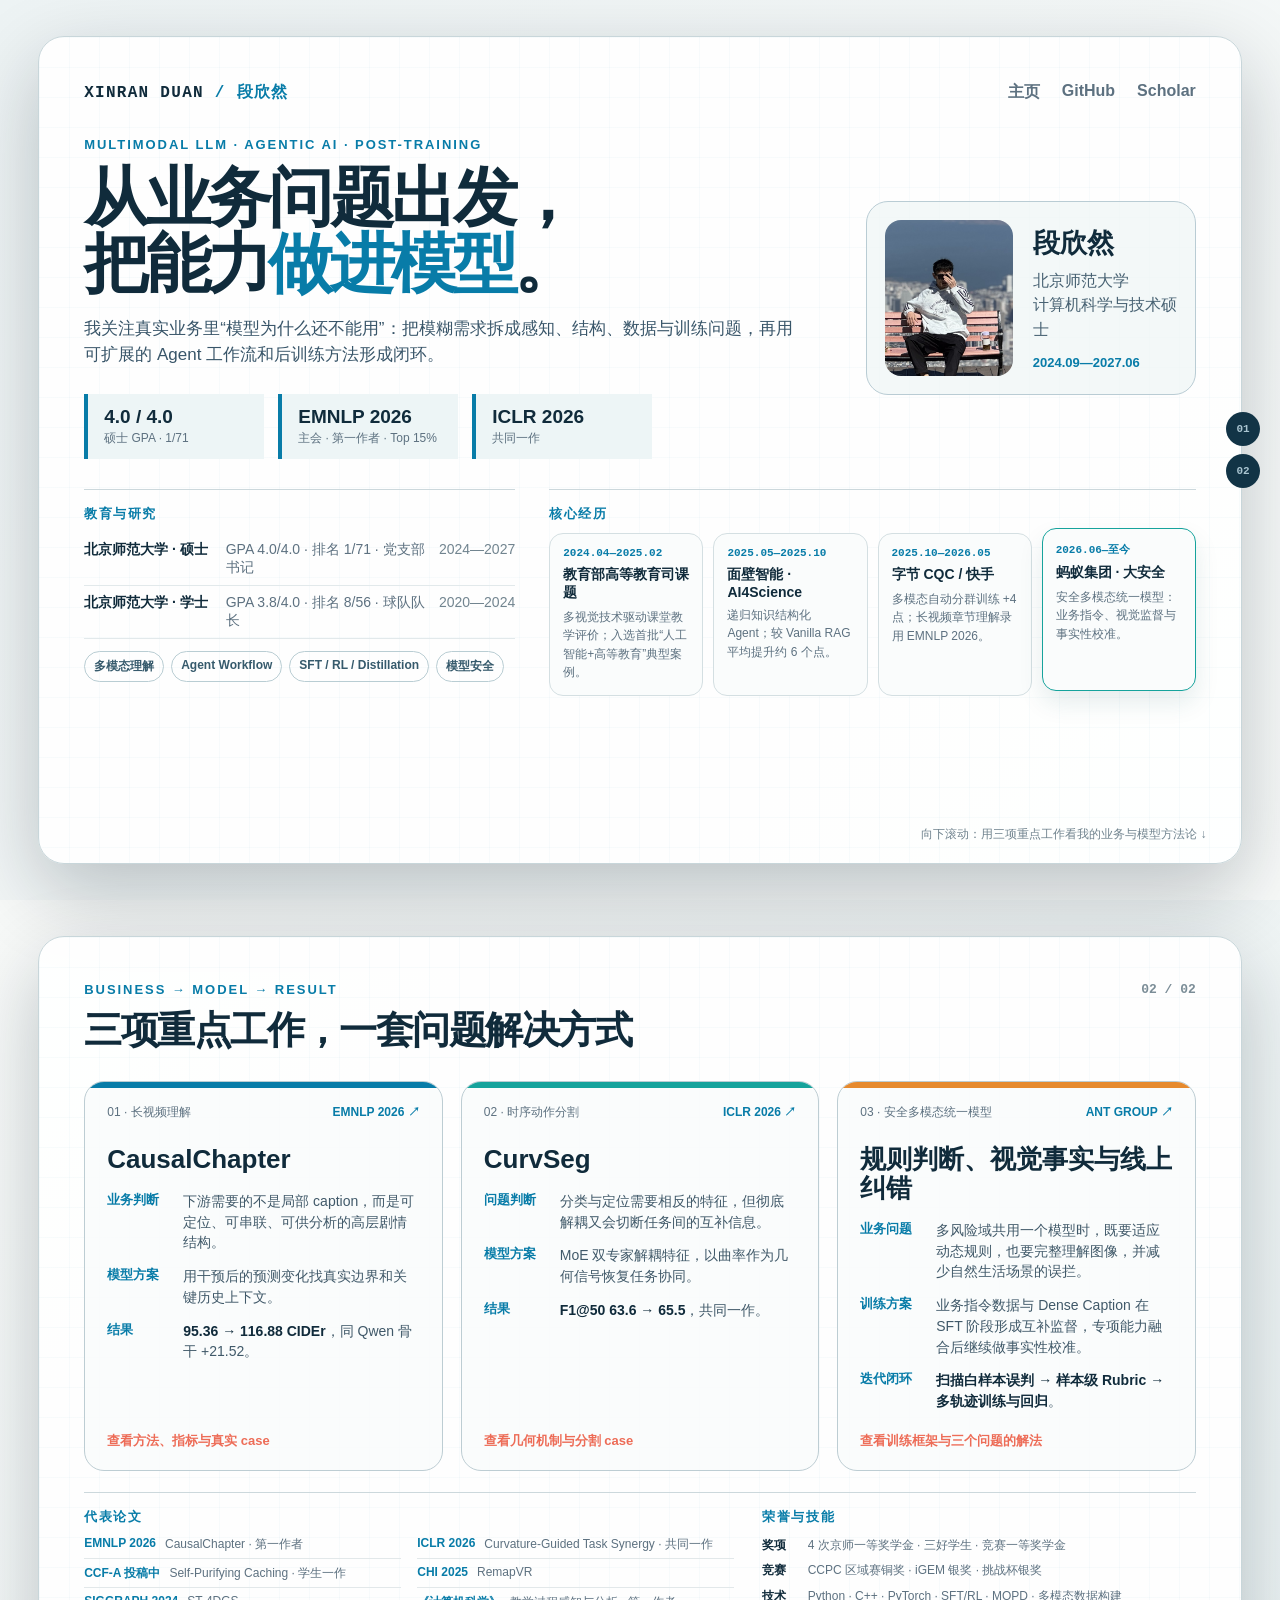
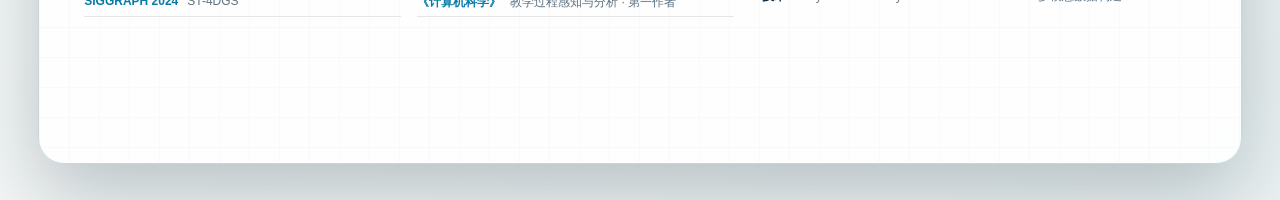
==== commit bb4bbf1f: "Refresh safety multimodal project showcase" ====
--- a/index.html
+++ b/index.html
@@ -28,7 +28,7 @@
         </div>
         <div class="resume-grid">
           <section class="resume-block education"><div class="section-label">教育与研究</div><div class="edu-row"><b>北京师范大学 · 硕士</b><span>GPA 4.0/4.0 · 排名 1/71 · 党支部书记</span><time>2024—2027</time></div><div class="edu-row"><b>北京师范大学 · 学士</b><span>GPA 3.8/4.0 · 排名 8/56 · 球队队长</span><time>2020—2024</time></div><div class="focus-tags"><span>多模态理解</span><span>Agent Workflow</span><span>SFT / RL / Distillation</span><span>模型安全</span></div></section>
-          <section class="resume-block timeline-block"><div class="section-label">核心经历</div><div class="timeline"><article><time>2024.04—2025.02</time><b>教育部高等教育司课题</b><p>多视觉技术驱动课堂教学评价；入选首批“人工智能+高等教育”典型案例。</p></article><article><time>2025.05—2025.10</time><b>面壁智能 · AI4Science</b><p>递归知识结构化 Agent；较 Vanilla RAG 平均提升约 6 个点。</p></article><article><time>2025.10—2026.05</time><b>字节 CQC / 快手</b><p>多模态自动分群训练 +4 点；长视频章节理解录用 EMNLP 2026。</p></article><article class="active"><time>2026.06—至今</time><b>蚂蚁集团 · 大安全</b><p>从动态规则 Agent 延伸到 V3 多模态基模合训与能力蒸馏。</p></article></div></section>
+          <section class="resume-block timeline-block"><div class="section-label">核心经历</div><div class="timeline"><article><time>2024.04—2025.02</time><b>教育部高等教育司课题</b><p>多视觉技术驱动课堂教学评价；入选首批“人工智能+高等教育”典型案例。</p></article><article><time>2025.05—2025.10</time><b>面壁智能 · AI4Science</b><p>递归知识结构化 Agent；较 Vanilla RAG 平均提升约 6 个点。</p></article><article><time>2025.10—2026.05</time><b>字节 CQC / 快手</b><p>多模态自动分群训练 +4 点；长视频章节理解录用 EMNLP 2026。</p></article><article class="active"><time>2026.06—至今</time><b>蚂蚁集团 · 大安全</b><p>安全多模态统一模型：业务指令、视觉监督与事实性校准。</p></article></div></section>
         </div>
         <div class="slide-tip">向下滚动：用三项重点工作看我的业务与模型方法论 ↓</div>
       </div>
@@ -39,7 +39,7 @@
         <div class="project-gateway">
           <a class="gateway-card emnlp" href="emnlp.html"><div class="gateway-top"><span>01 · 长视频理解</span><strong>EMNLP 2026 ↗</strong></div><h3>CausalChapter</h3><dl><dt>业务判断</dt><dd>下游需要的不是局部 caption，而是可定位、可串联、可供分析的高层剧情结构。</dd><dt>模型方案</dt><dd>用干预后的预测变化找真实边界和关键历史上下文。</dd><dt>结果</dt><dd><b>95.36 → 116.88 CIDEr</b>，同 Qwen 骨干 +21.52。</dd></dl><span class="open-detail">查看方法、指标与真实 case</span></a>
           <a class="gateway-card iclr" href="iclr.html"><div class="gateway-top"><span>02 · 时序动作分割</span><strong>ICLR 2026 ↗</strong></div><h3>CurvSeg</h3><dl><dt>问题判断</dt><dd>分类与定位需要相反的特征，但彻底解耦又会切断任务间的互补信息。</dd><dt>模型方案</dt><dd>MoE 双专家解耦特征，以曲率作为几何信号恢复任务协同。</dd><dt>结果</dt><dd><b>F1@50 63.6 → 65.5</b>，共同一作。</dd></dl><span class="open-detail">查看几何机制与分割 case</span></a>
-          <a class="gateway-card ant" href="ant.html"><div class="gateway-top"><span>03 · 基模合训</span><strong>ANT V3 ↗</strong></div><h3>前沿能力如何进入基础模型</h3><dl><dt>业务判断</dt><dd>高级模型能解决单点难题，但无法直接承担大规模审核的成本、吞吐与统一迭代。</dd><dt>模型方案</dt><dd>批量构造对抗 OCR、细粒度感知与富文本数据，再以 MOPD 蒸馏到统一基模。</dd><dt>我的工作</dt><dd><b>技术探索 → 数据工程 → 能力蒸馏</b>，参与 V3 版合训。</dd></dl><span class="open-detail">查看训练闭环、公开报告与合成 case</span></a>
+          <a class="gateway-card ant" href="ant.html"><div class="gateway-top"><span>03 · 安全多模态统一模型</span><strong>ANT GROUP ↗</strong></div><h3>规则判断、视觉事实与线上纠错</h3><dl><dt>业务问题</dt><dd>多风险域共用一个模型时，既要适应动态规则，也要完整理解图像，并减少自然生活场景的误拦。</dd><dt>训练方案</dt><dd>业务指令数据与 Dense Caption 在 SFT 阶段形成互补监督，专项能力融合后继续做事实性校准。</dd><dt>迭代闭环</dt><dd><b>扫描白样本误判 → 样本级 Rubric → 多轨迹训练与回归</b>。</dd></dl><span class="open-detail">查看训练框架与三个问题的解法</span></a>
         </div>
         <div class="resume-bottom">
           <section><div class="section-label">代表论文</div><div class="paper-rows"><a href="assets/CausalChapter_EMNLP2026.pdf" target="_blank"><b>EMNLP 2026</b><span>CausalChapter · 第一作者</span></a><a href="https://openreview.net/forum?id=Vgh30npuN3" target="_blank"><b>ICLR 2026</b><span>Curvature-Guided Task Synergy · 共同一作</span></a><span><b>CCF-A 投稿中</b><span>Self-Purifying Caching · 学生一作</span></span><a href="https://kong-johnny.github.io/files/RemapVR.pdf" target="_blank"><b>CHI 2025</b><span>RemapVR</span></a><a href="https://kong-johnny.github.io/files/ST-4DGS.pdf" target="_blank"><b>SIGGRAPH 2024</b><span>ST-4DGS</span></a><a href="https://www.jsjkx.com/CN/10.11896/jsjkx.240400109" target="_blank"><b>《计算机科学》</b><span>教学过程感知与分析 · 第一作者</span></a></div></section>
--- a/styles.css
+++ b/styles.css
@@ -7,4 +7,61 @@
 .ant-flow{display:grid;grid-template-columns:repeat(4,1fr);gap:13px;margin-top:25px}.ant-stage{position:relative;padding:20px;background:white;border:1px solid #c9d7db;border-radius:16px;min-height:180px}.ant-stage:not(:last-child)::after{content:"→";position:absolute;right:-12px;top:45%;z-index:2;color:var(--orange);font-size:22px}.ant-stage span{font:800 11px ui-monospace,monospace;color:var(--orange)}.ant-stage h3{font-size:18px;margin:12px 0}.ant-stage p{font-size:13px;color:var(--muted)}.capability-grid{display:grid;grid-template-columns:repeat(3,1fr);gap:14px;margin-top:20px}.capability{padding:19px;border-radius:16px;background:#102c3c;color:white}.capability h3{margin:0 0 8px}.capability p{font-size:13px;color:#bad0da}.synthetic-case{display:grid;grid-template-columns:.9fr 1.1fr;gap:24px;margin-top:24px}.mock-doc{background:#faf7ef;border:1px solid #c8bda8;border-radius:18px;padding:24px;min-height:360px;position:relative;box-shadow:0 18px 30px rgba(59,43,24,.1)}.mock-doc .stamp{position:absolute;right:24px;top:35px;border:3px solid rgba(205,58,58,.62);color:rgba(205,58,58,.8);border-radius:50%;padding:18px 10px;transform:rotate(-13deg);font-weight:900}.mock-doc h3{font:900 27px ui-monospace,monospace;margin:0 0 26px}.mock-doc table{width:100%;border-collapse:collapse;font:13px ui-monospace,monospace}.mock-doc td{border:1px solid #aaa08e;padding:9px}.adversarial-text{display:inline-block;letter-spacing:-1px;filter:blur(.25px);transform:skew(-6deg)}.case-output{display:grid;gap:12px}.output-card{padding:18px;border-radius:16px;background:white;border:1px solid #c8d7db}.output-card.bad{border-left:5px solid var(--coral)}.output-card.good{border-left:5px solid var(--teal)}.output-card b{display:block;margin-bottom:8px}.output-card code{display:block;white-space:pre-wrap;color:#405968;font:13px/1.5 ui-monospace,monospace}.disclaimer{font-size:12px;color:#70828d;margin-top:10px}
 @media(max-width:1000px){.overview-page{scroll-snap-type:none}.overview-slide{padding:16px}.frame{min-height:auto}.profile-grid,.resume-grid,.resume-bottom,.detail-hero,.case-panel,.synthetic-case{grid-template-columns:1fr}.identity-card{display:none}.timeline,.project-gateway,.logic-grid,.ant-flow,.capability-grid{grid-template-columns:1fr 1fr}.gateway-card{min-height:360px}.slide-tip,.quick-nav{display:none}.detail-main{padding-top:40px}}
 @media(max-width:650px){.frame{padding:24px;border-radius:16px}.profile-main h1{font-size:44px}.metric-strip{display:grid}.metric-strip div{min-width:0}.edu-row{grid-template-columns:1fr}.timeline,.project-gateway,.logic-grid,.ant-flow,.capability-grid,.paper-rows{grid-template-columns:1fr}.toplinks{display:none}.gateway-card{min-height:400px}.detail-header nav{display:none}.detail-main{width:90vw}.ant-stage:not(:last-child)::after{display:none}}
+
+/* Safety unified-model project: a public-facing overview of the work. */
+.ant-project-page{--ant-blue:#2473b8;--ant-ink:#12364a;--ant-orange:#ed7446}
+.ant-project-page .detail-main{max-width:1220px}
+.ant-project-page .detail-section{scroll-margin-top:78px}
+.ant-project-page .detail-hero{gap:45px}
+.ant-hero h1{font-size:clamp(38px,4.2vw,66px);line-height:1.12;letter-spacing:-.04em}
+.ant-hero h1 span{color:var(--ant-orange)}
+.ant-hero .detail-lead{max-width:780px;line-height:1.75}
+.ant-hero-aside{display:grid;gap:1px;min-width:275px;align-self:center;background:#ccd9df;border:1px solid #ccd9df;border-radius:18px;overflow:hidden;box-shadow:0 18px 40px rgba(14,57,76,.09)}
+.ant-hero-aside>div{padding:18px 21px;background:#f7fafb}
+.ant-hero-aside small,.ant-section-head>span,.ant-method-result small,.ant-rubric-flow small,.ant-caption-branches small{display:block;font:800 11px ui-monospace,monospace;letter-spacing:.08em;color:var(--ant-orange)}
+.ant-hero-aside strong{display:block;margin:5px 0 2px;font-size:23px;color:var(--ant-ink)}
+.ant-hero-aside span{font-size:13px;color:#627582}
+.ant-section-head{max-width:880px;margin-bottom:24px}
+.ant-section-head h2{margin:8px 0 10px;font-size:clamp(28px,3vw,39px);letter-spacing:-.035em;line-height:1.2}
+.ant-section-head p{margin:0;color:#536a77;font-size:16px;line-height:1.7}
+.ant-architecture{padding:24px 22px;border-radius:20px;background:#f3f8fa;border:1px solid #c8dbe2}
+.ant-arch-track{display:grid;grid-template-columns:repeat(5,minmax(0,1fr));gap:13px}
+.ant-arch-node{position:relative;display:flex;flex-direction:column;min-height:148px;padding:19px 16px;border:1px solid #bfd3df;border-radius:14px;background:white}
+.ant-arch-node:not(:last-child)::after{content:'→';position:absolute;right:-12px;top:49%;z-index:1;font-size:19px;font-weight:900;color:var(--ant-blue)}
+.ant-arch-node small{font:800 11px ui-monospace,monospace;color:#517c91}
+.ant-arch-node b{margin:17px 0 7px;font-size:18px;line-height:1.25;color:var(--ant-ink)}
+.ant-arch-node span{font-size:12px;line-height:1.5;color:#627582}
+.ant-arch-node.main{border-color:#7daed0;box-shadow:inset 0 4px 0 #2776b5}
+.ant-arch-node.warm{border-color:#eeaa8f;box-shadow:inset 0 4px 0 var(--ant-orange)}
+.ant-arch-node.dark{background:#153e56;border-color:#153e56}.ant-arch-node.dark :is(small,b,span){color:white}
+.ant-arch-support{display:flex;align-items:center;gap:18px;margin:15px 0 0 22%;padding:13px 17px;background:#e5f3f0;border-left:4px solid #43a18e;border-radius:8px}
+.ant-arch-support b{white-space:nowrap;color:#176b62}.ant-arch-support span{font-size:13px;color:#4b706b}
+.ant-framework-note,.ant-outcome{margin:18px 0 0;padding:16px 20px;border-left:4px solid var(--ant-blue);background:#edf5f9;color:#345367;font-size:15px;line-height:1.65}
+.ant-method-row{display:grid;grid-template-columns:1.6fr .6fr;gap:22px;align-items:stretch}
+.ant-method-steps{display:grid;grid-template-columns:repeat(4,minmax(0,1fr));gap:0;border-block:1px solid #c8dbe2;background:white}
+.ant-method-steps>div{padding:20px 13px;border-right:1px solid #dbe5e9}.ant-method-steps>div:last-child{border:0}
+.ant-method-steps i{font:900 23px ui-monospace,monospace;font-style:normal;color:var(--ant-orange)}
+.ant-method-steps b{display:block;margin:18px 0 10px;color:var(--ant-ink);font-size:17px}
+.ant-method-steps span{font-size:13px;line-height:1.55;color:#5a7180}
+.ant-method-result{padding:26px;border-radius:15px;background:#153e56;color:white}
+.ant-method-result small{color:#ffb28e}.ant-method-result strong{display:block;margin:22px 0 12px;font-size:27px;line-height:1.25}.ant-method-result p{margin:0;font-size:14px;line-height:1.65;color:#c4d9e4}
+.ant-supervision-pair{display:grid;grid-template-columns:1fr 40px 1fr;gap:13px;align-items:stretch;margin-bottom:24px}
+.ant-supervision-pair>div{padding:20px 23px;border-top:4px solid var(--ant-blue);background:#f2f7fa;border-radius:12px}
+.ant-supervision-pair>div:last-child{border-top-color:var(--ant-orange);background:#fff5f0}
+.ant-supervision-pair small{display:block;color:#497990;font:800 11px ui-monospace,monospace}
+.ant-supervision-pair b{display:block;margin:9px 0;font-size:21px;color:var(--ant-ink)}
+.ant-supervision-pair p{margin:0;font-size:14px;line-height:1.6;color:#526977}
+.ant-plus{align-self:center;text-align:center;font-size:28px;color:#91a8b3;font-weight:900}
+.ant-caption-method{display:grid;grid-template-columns:1.18fr .82fr;gap:22px;align-items:stretch}
+.ant-caption-schematic{display:grid;grid-template-columns:1fr 1.35fr 1.08fr;gap:18px;align-items:center;padding:20px;border:1px solid #c7dce2;border-radius:16px;background:#fcfefe}
+.ant-caption-schematic>div{position:relative}.ant-caption-schematic>div:not(:last-child)::after{content:'→';position:absolute;right:-17px;top:48%;font-size:19px;color:var(--ant-blue);font-weight:900}
+.ant-caption-source,.ant-caption-fusion{display:flex;flex-direction:column;justify-content:center;min-height:145px;padding:17px;border-radius:12px;background:#eaf3f8}
+.ant-caption-fusion{background:#dcefe9}.ant-caption-source span,.ant-caption-fusion span{font-size:12px;color:#597687}.ant-caption-source b,.ant-caption-fusion b{margin:7px 0;color:var(--ant-ink);font-size:19px;line-height:1.25}.ant-caption-fusion small{font-size:11px;color:#346c62;line-height:1.4}
+.ant-caption-branches{display:grid;gap:9px}.ant-caption-branches>div{padding:12px;border:1px solid #c6dae1;border-radius:10px;background:white}.ant-caption-branches small{font-size:9px}.ant-caption-branches b{display:block;margin:5px 0;font-size:15px}.ant-caption-branches span{font-size:11px;color:#617683}
+.ant-caption-notes{padding:20px 24px;background:#153e56;color:white;border-radius:16px}.ant-caption-notes h3{margin:0 0 15px;font-size:21px}.ant-caption-notes>div{padding:10px 0;border-top:1px solid #416577}.ant-caption-notes b{font-size:15px}.ant-caption-notes p{margin:4px 0 0;color:#c5d8e2;font-size:12.5px;line-height:1.5}
+.ant-error-types{display:grid;grid-template-columns:repeat(3,1fr);gap:12px;margin-bottom:24px}.ant-error-types article{padding:17px 20px;border-left:4px solid var(--ant-orange);background:#fff5f0}.ant-error-types b{font-size:17px}.ant-error-types p{margin:7px 0 0;font-size:13px;line-height:1.5;color:#6b635d}
+.ant-rubric-flow{display:grid;grid-template-columns:repeat(4,1fr);gap:13px}.ant-rubric-flow>div{padding:20px;background:#f3f8fa;border:1px solid #cbdce3;border-radius:12px}.ant-rubric-flow b{display:block;margin:14px 0 7px;font-size:18px}.ant-rubric-flow p{margin:0;font-size:13px;line-height:1.55;color:#5b7280}
+.ant-endnote{padding:30px;border-radius:18px;background:#153e56;color:white}.ant-endnote>p{max-width:970px;margin:0;font-size:20px;line-height:1.7}.ant-endnote>div{display:flex;gap:18px;align-items:baseline;margin-top:22px;padding-top:17px;border-top:1px solid #416577}.ant-endnote b{white-space:nowrap;color:#ffb28e}.ant-endnote span{font-size:14px;color:#c8dce7}
+@media(max-width:1000px){.ant-hero-aside{min-width:0}.ant-arch-track{grid-template-columns:repeat(2,1fr)}.ant-arch-node:not(:last-child)::after{display:none}.ant-arch-support{margin-left:0}.ant-method-row,.ant-caption-method{grid-template-columns:1fr}.ant-method-steps,.ant-rubric-flow{grid-template-columns:repeat(2,1fr)}}
+@media(max-width:650px){.ant-project-page .detail-hero,.ant-supervision-pair,.ant-caption-schematic,.ant-error-types,.ant-arch-track{grid-template-columns:1fr}.ant-plus{line-height:1}.ant-method-steps,.ant-rubric-flow{grid-template-columns:1fr}.ant-method-steps>div{border-right:0;border-bottom:1px solid #dbe5e9}.ant-caption-schematic>div::after{display:none!important}.ant-endnote>div,.ant-arch-support{display:block}.ant-arch-support span{display:block;margin-top:7px}}
 @media(prefers-reduced-motion:reduce){*{scroll-behavior:auto!important;transition:none!important}}
